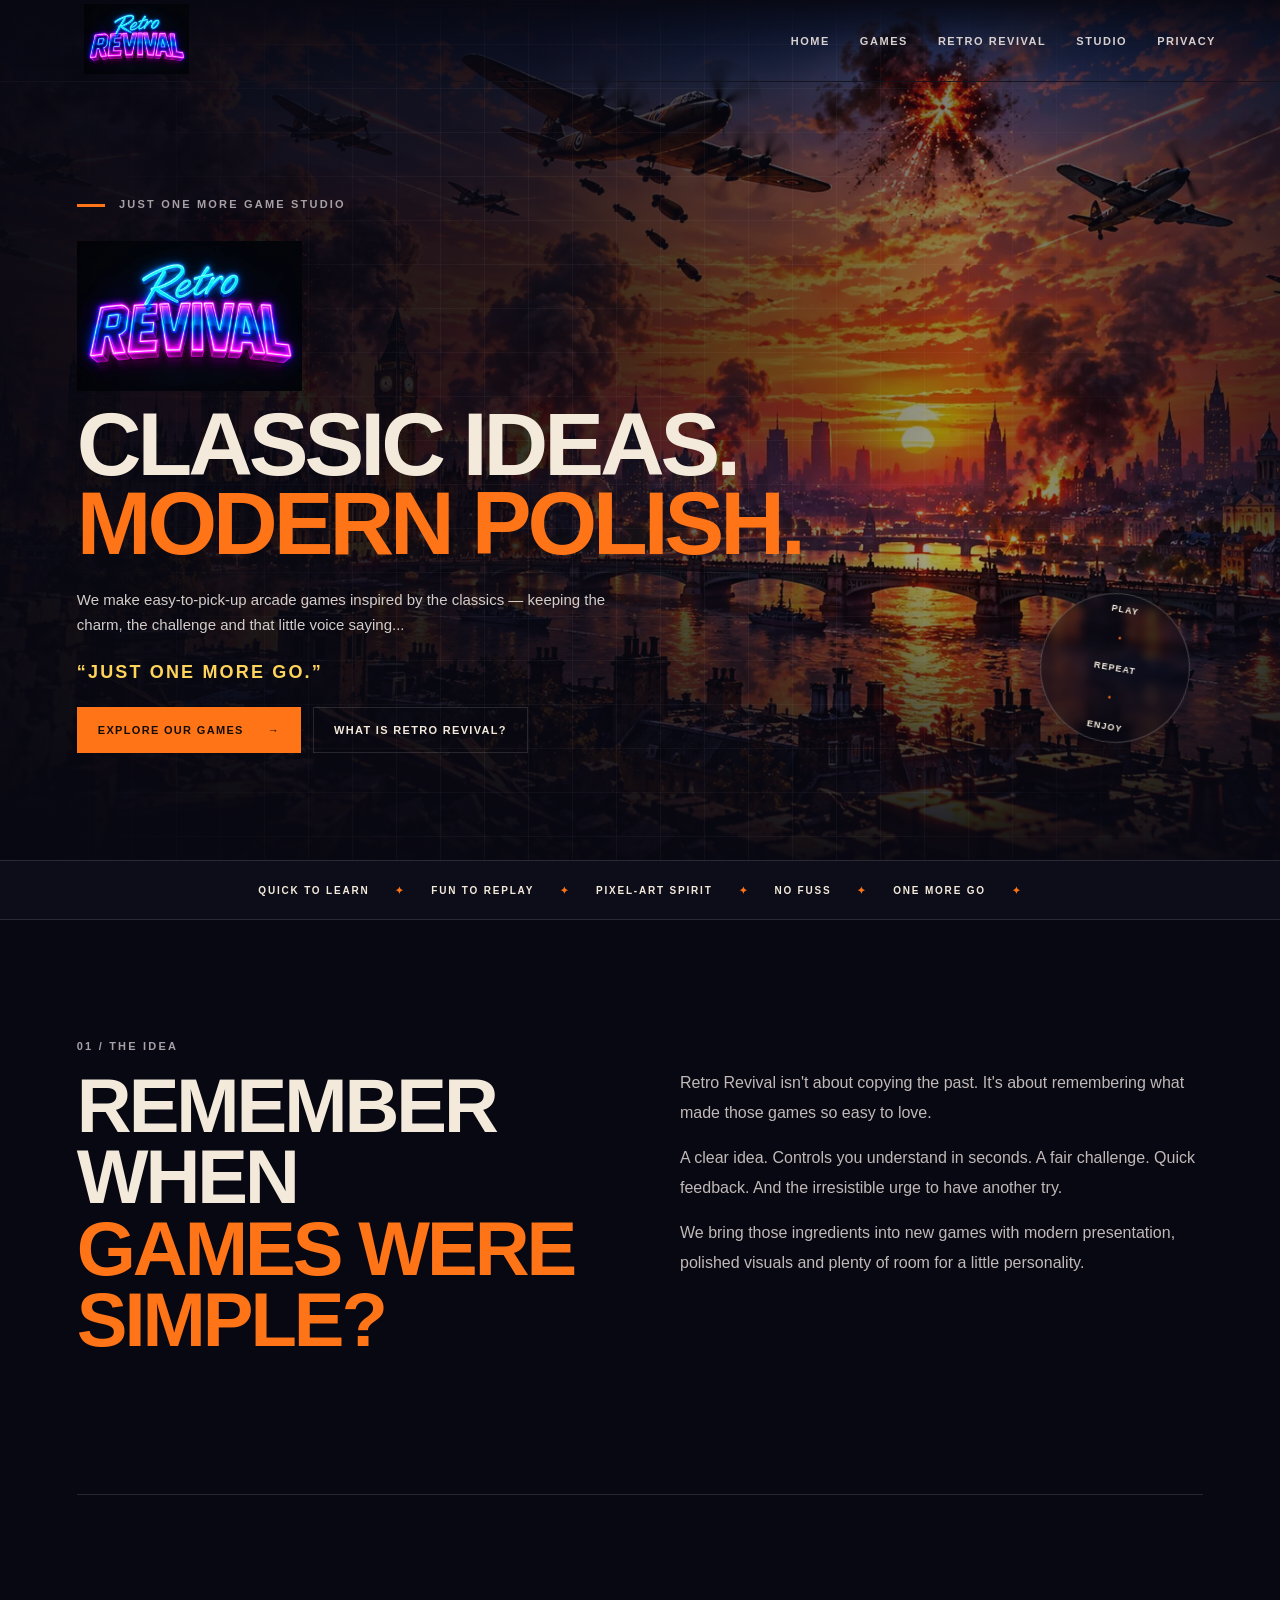
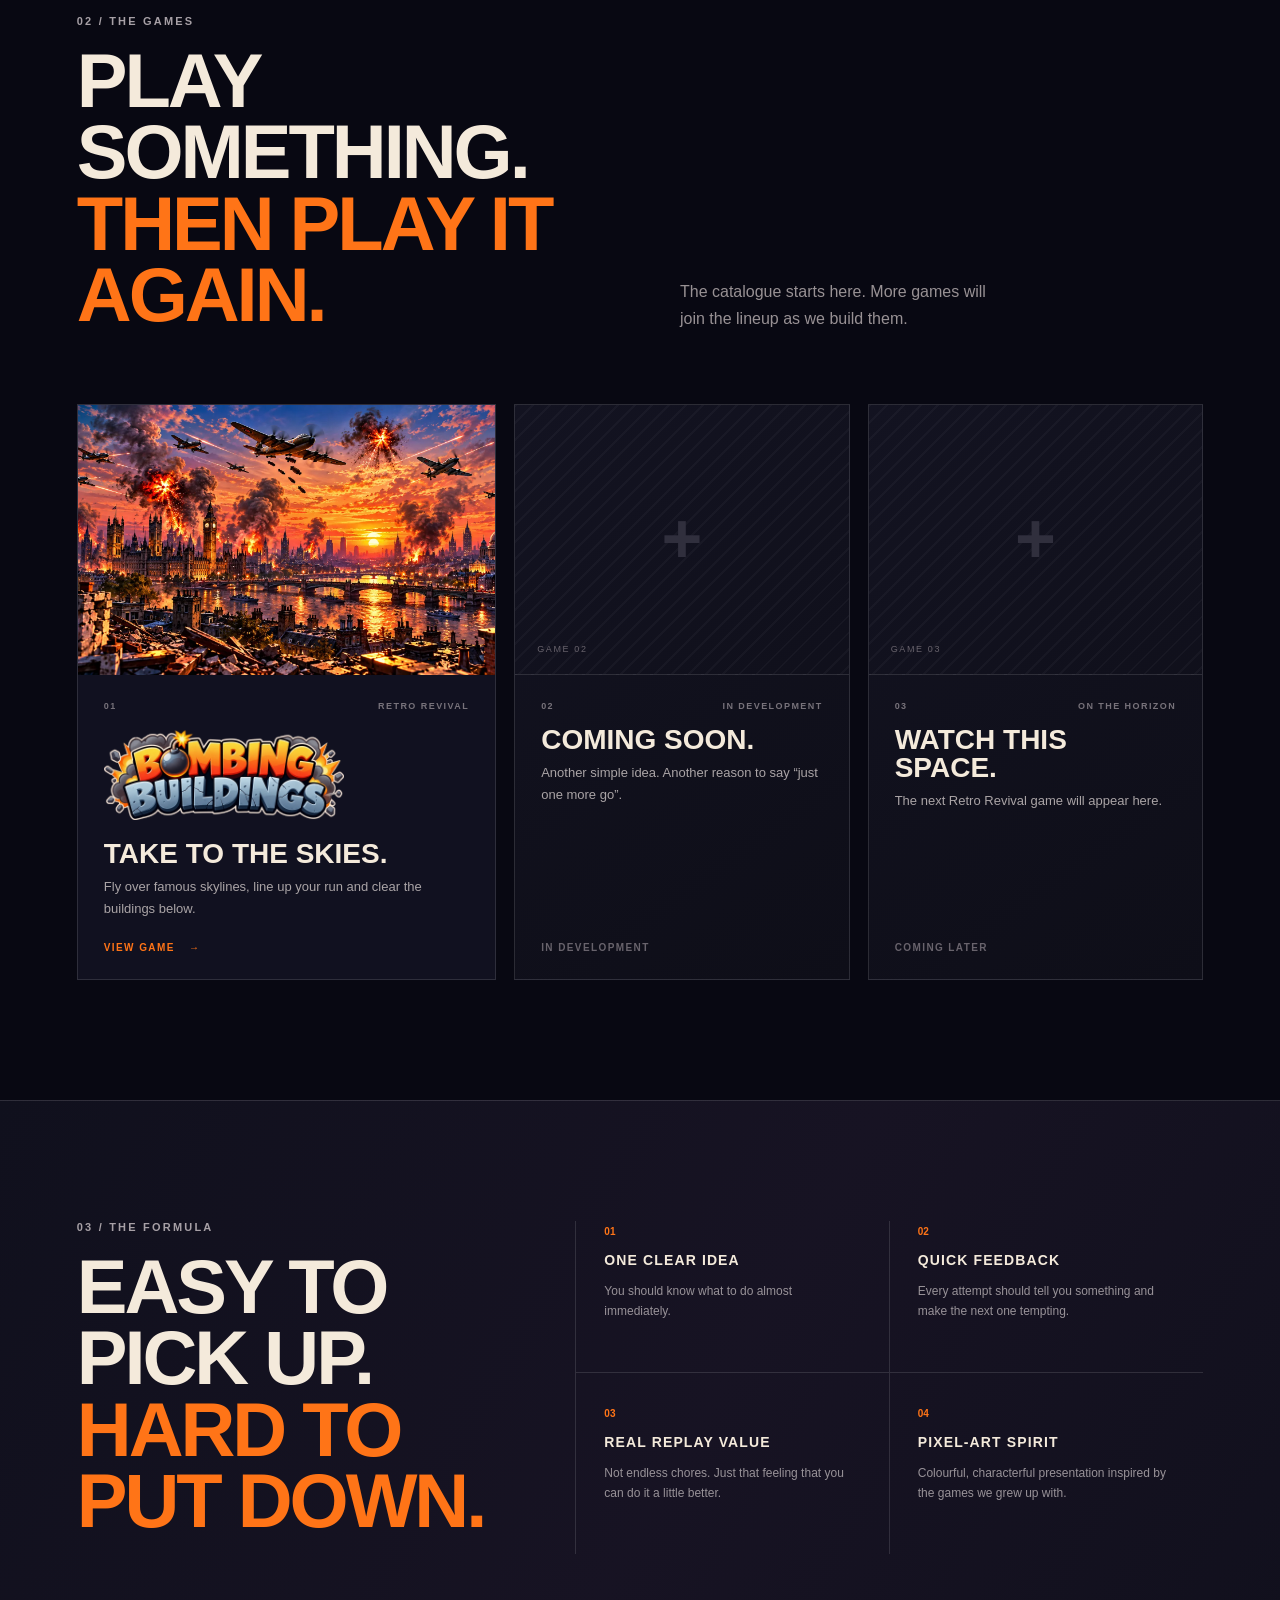
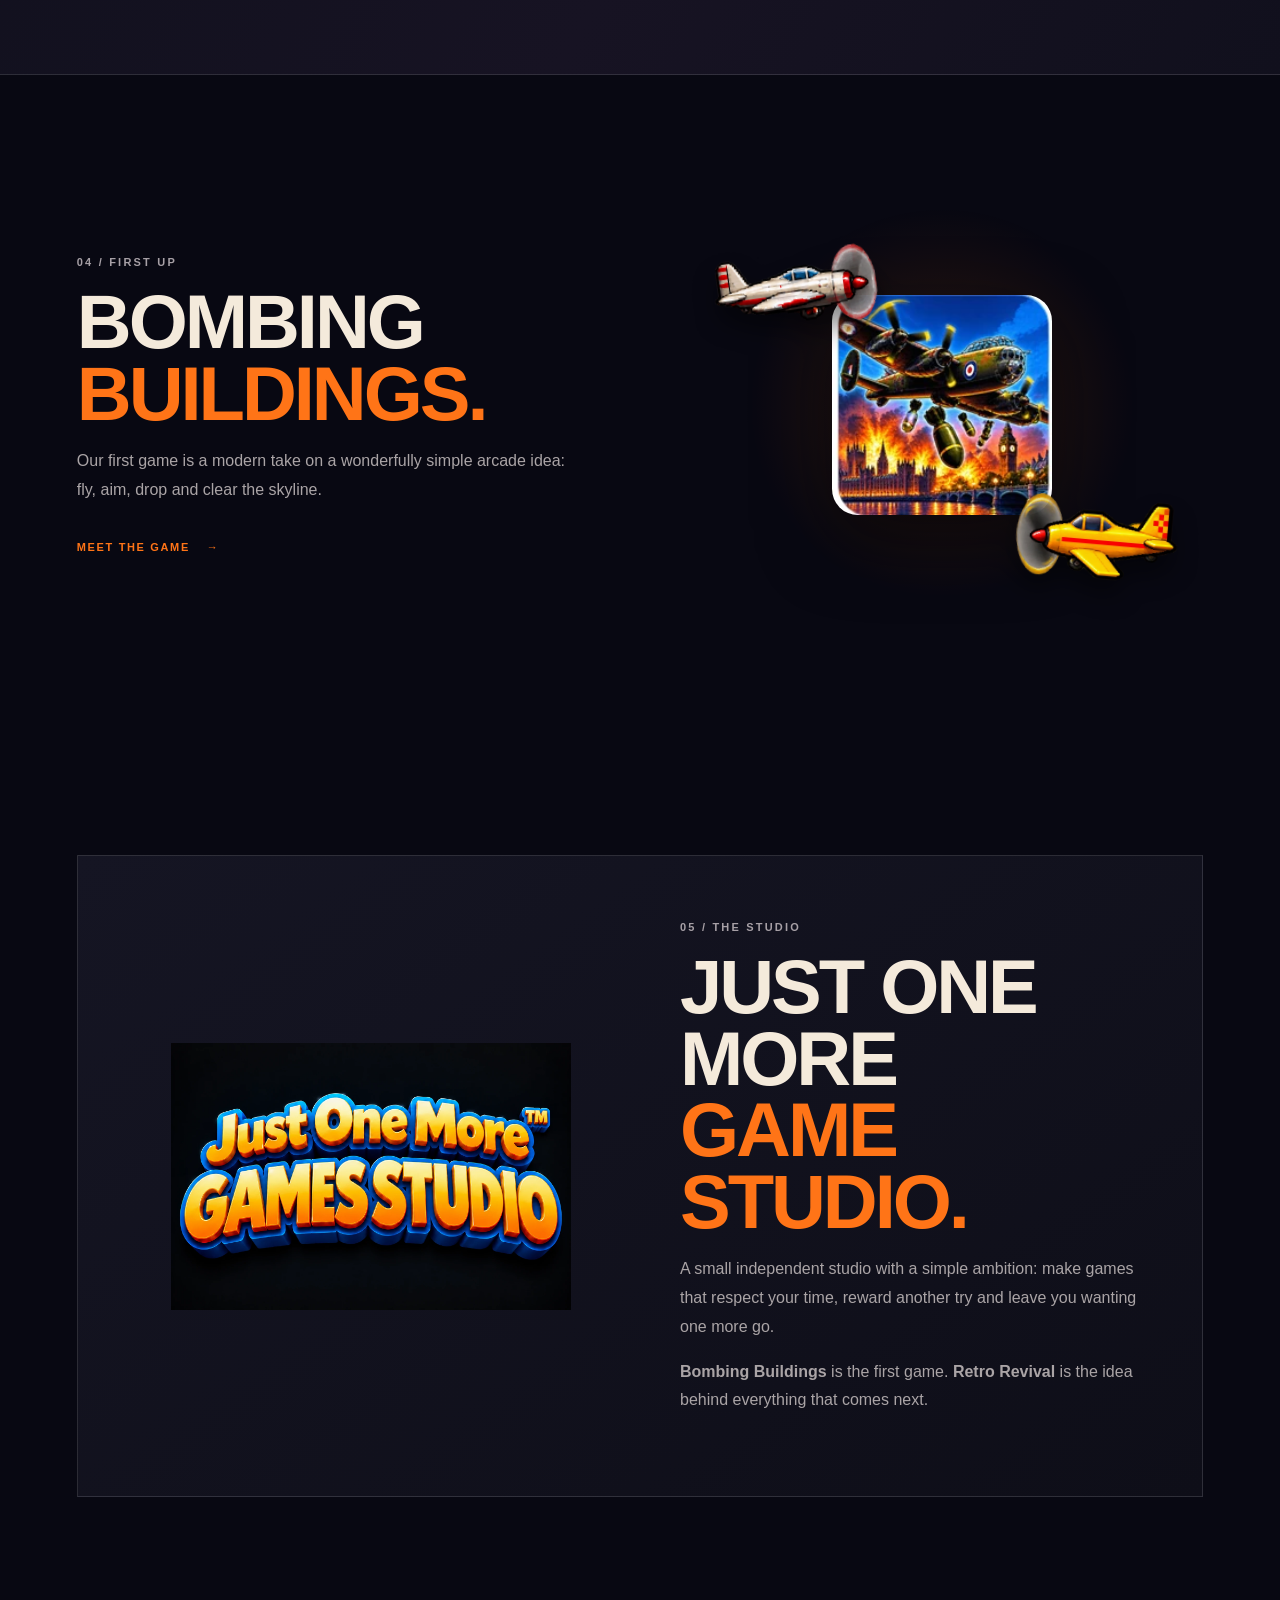
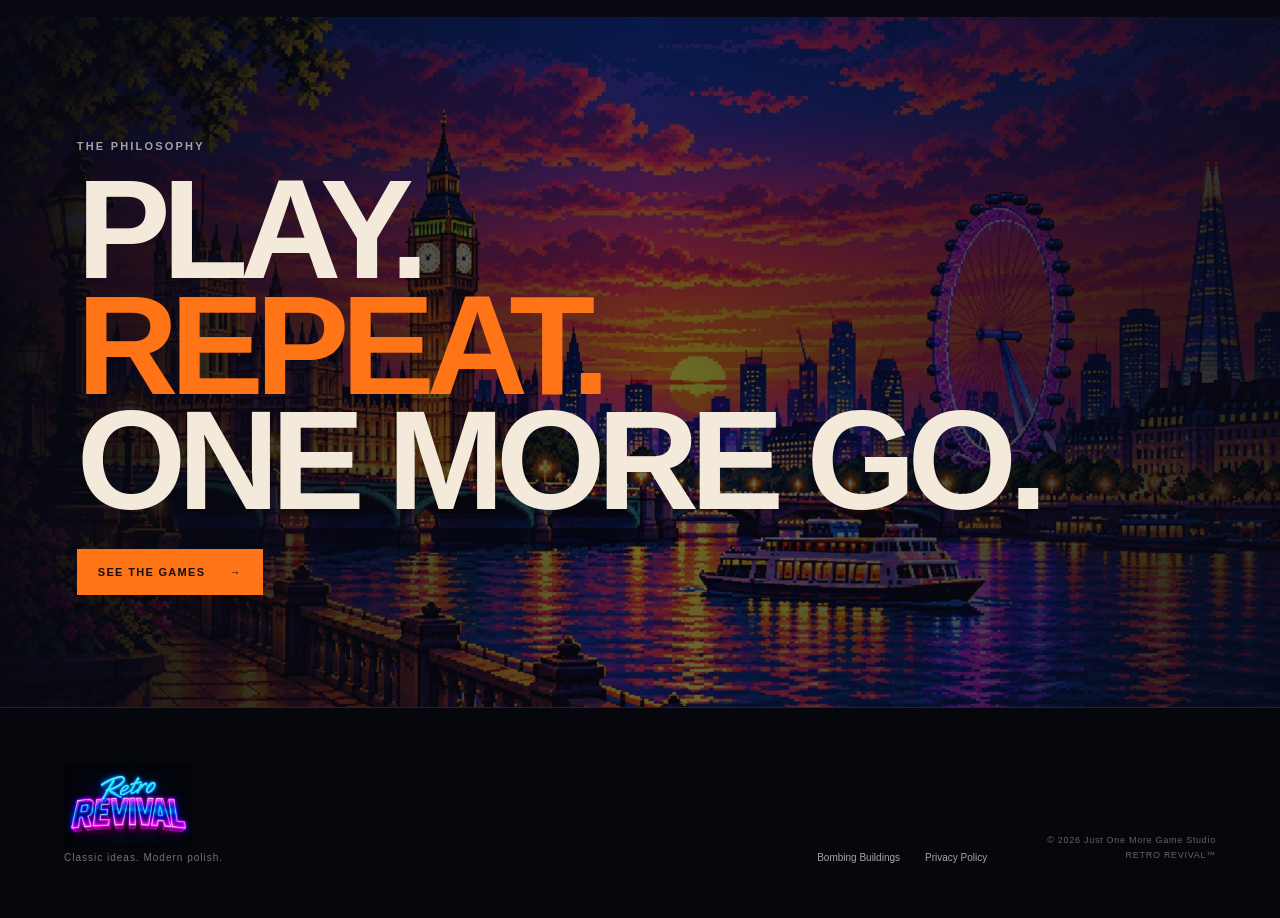
==== index.html @ d25fd03d "Add files via upload" ====
<!doctype html>
<html lang="en-GB">
<head>
  <meta charset="utf-8">
  <meta name="viewport" content="width=device-width, initial-scale=1">
  <meta name="theme-color" content="#090914">
  <meta name="description" content="Just One More Game Studio — Retro Revival. Simple, addictive arcade games with pixel-art spirit and modern polish.">
  <title>Just One More Game Studio | Retro Revival</title>
  <link rel="stylesheet" href="styles.css">
</head>
<body>
  <header class="site-header">
    <a class="brand" href="index.html" aria-label="Just One More Game Studio home">
      <img src="assets/retro_logo.webp" alt="Retro Revival">
    </a>
    <button class="menu-toggle" aria-expanded="false" aria-controls="site-nav">MENU</button>
    <nav id="site-nav" class="site-nav">
      <a href="#top">HOME</a>
      <a href="#games">GAMES</a>
      <a href="#retro-revival">RETRO REVIVAL</a>
      <a href="#studio">STUDIO</a>
      <a href="privacy-policy.html">PRIVACY</a>
    </nav>
  </header>

  <main id="top">
    <section class="hero">
      <div class="hero-image" aria-hidden="true"></div>
      <div class="hero-overlay"></div>
      <div class="hero-grid" aria-hidden="true"></div>
      <div class="hero-content wrap">
        <p class="kicker"><span></span> JUST ONE MORE GAME STUDIO</p>
        <img class="hero-logo" src="assets/retro_logo.webp" alt="Retro Revival">
        <h1>CLASSIC IDEAS.<br><em>MODERN POLISH.</em></h1>
        <p class="hero-lede">We make easy-to-pick-up arcade games inspired by the classics — keeping the charm, the challenge and that little voice saying...</p>
        <div class="hero-quote">“JUST ONE MORE GO.”</div>
        <div class="actions">
          <a class="button primary" href="#games">EXPLORE OUR GAMES <span>→</span></a>
          <a class="button ghost" href="#retro-revival">WHAT IS RETRO REVIVAL?</a>
        </div>
      </div>
      <div class="hero-stamp" aria-hidden="true"><b>PLAY</b><span>•</span><b>REPEAT</b><span>•</span><b>ENJOY</b></div>
    </section>

    <section class="ticker" aria-label="Studio principles">
      <div>QUICK TO LEARN</div><i>✦</i><div>FUN TO REPLAY</div><i>✦</i><div>PIXEL-ART SPIRIT</div><i>✦</i><div>NO FUSS</div><i>✦</i><div>ONE MORE GO</div><i>✦</i>
    </section>

    <section class="intro wrap" id="retro-revival">
      <div class="section-number">01 / THE IDEA</div>
      <div class="intro-grid">
        <div>
          <h2>REMEMBER WHEN<br><em>GAMES WERE SIMPLE?</em></h2>
        </div>
        <div class="intro-copy">
          <p>Retro Revival isn't about copying the past. It's about remembering what made those games so easy to love.</p>
          <p>A clear idea. Controls you understand in seconds. A fair challenge. Quick feedback. And the irresistible urge to have another try.</p>
          <p>We bring those ingredients into new games with modern presentation, polished visuals and plenty of room for a little personality.</p>
        </div>
      </div>
    </section>

    <section class="games wrap" id="games">
      <div class="section-heading">
        <div>
          <div class="section-number">02 / THE GAMES</div>
          <h2>PLAY SOMETHING.<br><em>THEN PLAY IT AGAIN.</em></h2>
        </div>
        <p>The catalogue starts here. More games will join the lineup as we build them.</p>
      </div>

      <div class="game-grid">
        <a class="game-card featured" href="games/bombing-buildings.html">
          <div class="game-card-art"><img src="assets/home_screen.webp" alt="Bombing Buildings skyline with aircraft and explosions"></div>
          <div class="game-card-body">
            <div class="game-meta"><span>01</span><span>RETRO REVIVAL</span></div>
            <img class="bb-logo" src="assets/logo.webp" alt="Bombing Buildings">
            <h3>TAKE TO THE SKIES.</h3>
            <p>Fly over famous skylines, line up your run and clear the buildings below.</p>
            <span class="card-link">VIEW GAME <b>→</b></span>
          </div>
        </a>

        <article class="game-card coming-soon">
          <div class="coming-art"><div class="pixel-cross">+</div><span>GAME 02</span></div>
          <div class="game-card-body">
            <div class="game-meta"><span>02</span><span>IN DEVELOPMENT</span></div>
            <h3>COMING SOON.</h3>
            <p>Another simple idea. Another reason to say “just one more go”.</p>
            <span class="card-link muted">IN DEVELOPMENT</span>
          </div>
        </article>

        <article class="game-card coming-soon small-card">
          <div class="coming-art"><div class="pixel-cross">+</div><span>GAME 03</span></div>
          <div class="game-card-body">
            <div class="game-meta"><span>03</span><span>ON THE HORIZON</span></div>
            <h3>WATCH THIS SPACE.</h3>
            <p>The next Retro Revival game will appear here.</p>
            <span class="card-link muted">COMING LATER</span>
          </div>
        </article>
      </div>
    </section>

    <section class="feature-band">
      <div class="wrap feature-grid">
        <div class="feature-intro">
          <div class="section-number">03 / THE FORMULA</div>
          <h2>EASY TO PICK UP.<br><em>HARD TO PUT DOWN.</em></h2>
        </div>
        <div class="features">
          <article><span>01</span><h3>ONE CLEAR IDEA</h3><p>You should know what to do almost immediately.</p></article>
          <article><span>02</span><h3>QUICK FEEDBACK</h3><p>Every attempt should tell you something and make the next one tempting.</p></article>
          <article><span>03</span><h3>REAL REPLAY VALUE</h3><p>Not endless chores. Just that feeling that you can do it a little better.</p></article>
          <article><span>04</span><h3>PIXEL-ART SPIRIT</h3><p>Colourful, characterful presentation inspired by the games we grew up with.</p></article>
        </div>
      </div>
    </section>

    <section class="showcase wrap">
      <div class="showcase-copy">
        <div class="section-number">04 / FIRST UP</div>
        <h2>BOMBING<br><em>BUILDINGS.</em></h2>
        <p>Our first game is a modern take on a wonderfully simple arcade idea: fly, aim, drop and clear the skyline.</p>
        <a class="text-link" href="games/bombing-buildings.html">MEET THE GAME <span>→</span></a>
      </div>
      <div class="showcase-art">
        <img class="showcase-main" src="assets/app_icon_main_192.webp" alt="Bombing Buildings game icon">
        <img class="showcase-plane plane-one" src="assets/classic_0001.webp" alt="Classic aircraft">
        <img class="showcase-plane plane-two" src="assets/yellow_stunt_0001.webp" alt="Yellow stunt aircraft">
      </div>
    </section>

    <section class="studio wrap" id="studio">
      <div class="studio-card">
        <div class="studio-mark"><img src="assets/company_logo.webp" alt="Just One More Game Studio"></div>
        <div>
          <div class="section-number">05 / THE STUDIO</div>
          <h2>JUST ONE MORE<br><em>GAME STUDIO.</em></h2>
          <p>A small independent studio with a simple ambition: make games that respect your time, reward another try and leave you wanting one more go.</p>
          <p><strong>Bombing Buildings</strong> is the first game. <strong>Retro Revival</strong> is the idea behind everything that comes next.</p>
        </div>
      </div>
    </section>

    <section class="cta">
      <div class="cta-image"></div><div class="cta-overlay"></div>
      <div class="cta-content wrap">
        <p class="kicker">THE PHILOSOPHY</p>
        <h2>PLAY.<br><em>REPEAT.</em><br>ONE MORE GO.</h2>
        <a class="button primary" href="#games">SEE THE GAMES <span>→</span></a>
      </div>
    </section>
  </main>

  <footer class="site-footer">
    <div><img src="assets/retro_logo.webp" alt="Retro Revival" class="footer-logo"><p>Classic ideas. Modern polish.</p></div>
    <nav><a href="games/bombing-buildings.html">Bombing Buildings</a><a href="privacy-policy.html">Privacy Policy</a></nav>
    <div class="footer-right">© 2026 Just One More Game Studio<br>RETRO REVIVAL™</div>
  </footer>
  <script src="script.js"></script>
</body>
</html>
---- styles.css ----
:root{--bg:#080812;--panel:#111120;--panel2:#171727;--paper:#f4eadb;--muted:#aaa4aa;--orange:#ff7417;--pink:#ff2c87;--cyan:#39dfff;--yellow:#ffd45b;--line:rgba(255,255,255,.12);--max:1240px}*{box-sizing:border-box}html{scroll-behavior:smooth}body{margin:0;background:var(--bg);color:var(--paper);font-family:Arial,Helvetica,sans-serif;overflow-x:hidden}body:before{content:"";position:fixed;inset:0;pointer-events:none;z-index:-1;background:radial-gradient(circle at 80% 0%,rgba(255,44,135,.12),transparent 28%),radial-gradient(circle at 5% 45%,rgba(57,223,255,.07),transparent 25%)}a{color:inherit}.wrap{width:min(var(--max),88vw);margin:auto}.site-header{position:fixed;z-index:20;top:0;left:0;right:0;height:82px;padding:0 5vw;display:flex;align-items:center;justify-content:space-between;background:linear-gradient(180deg,rgba(8,8,18,.92),rgba(8,8,18,.35),transparent);border-bottom:1px solid rgba(255,255,255,.04)}.brand{display:block;width:145px}.brand img{width:100%;height:70px;object-fit:contain}.site-nav{display:flex;gap:30px;align-items:center}.site-nav a{font-size:11px;font-weight:800;letter-spacing:.14em;text-decoration:none;color:#d9d1d0}.site-nav a:hover{color:var(--orange)}.menu-toggle{display:none;background:none;border:1px solid var(--line);color:var(--paper);padding:10px 13px;font-weight:800}.hero{position:relative;min-height:860px;display:flex;align-items:center;overflow:hidden}.hero-image,.hero-overlay,.hero-grid{position:absolute;inset:0}.hero-image{background:url("assets/home_screen.webp") center/cover no-repeat;filter:saturate(1.05)}.hero-overlay{background:linear-gradient(90deg,rgba(8,8,18,.97) 0%,rgba(8,8,18,.82) 42%,rgba(8,8,18,.34) 75%,rgba(8,8,18,.72) 100%),linear-gradient(0deg,rgba(8,8,18,.95),transparent 35%,rgba(8,8,18,.3))}.hero-grid{background-image:linear-gradient(rgba(255,255,255,.035) 1px,transparent 1px),linear-gradient(90deg,rgba(255,255,255,.035) 1px,transparent 1px);background-size:44px 44px;mask-image:linear-gradient(to right,transparent,black 35%,black 70%,transparent)}.hero-content{position:relative;padding-top:80px}.kicker,.section-number{font-size:11px;letter-spacing:.2em;font-weight:900;color:#a7a0a6}.kicker span{display:inline-block;width:28px;height:3px;background:var(--orange);vertical-align:middle;margin-right:9px}.hero-logo{width:min(390px,72vw);height:150px;object-fit:contain;object-position:left center;margin:20px 0 5px}.hero h1{font-size:clamp(48px,7vw,92px);line-height:.88;letter-spacing:-.045em;margin:5px 0 24px;max-width:760px}.hero h1 em,.hero-quote em,.intro h2 em,.section-heading h2 em,.feature-intro h2 em,.showcase h2 em,.studio h2 em,.cta h2 em,.game-hero h1 em,.detail-grid h2 em,.coming-cta h2 em{font-style:normal;color:var(--orange)}.hero-lede{max-width:570px;color:#d3cdca;line-height:1.7;font-size:15px}.hero-quote{font-weight:900;font-size:18px;letter-spacing:.12em;color:var(--yellow);margin:24px 0}.actions{display:flex;gap:12px;flex-wrap:wrap}.button{display:inline-flex;align-items:center;gap:24px;text-decoration:none;padding:16px 20px;border:1px solid var(--line);font-size:11px;font-weight:900;letter-spacing:.12em}.button.primary{background:var(--orange);border-color:var(--orange);color:#130d08}.button.primary:hover{filter:brightness(1.08);transform:translateY(-2px)}.button.ghost:hover{border-color:var(--orange);color:var(--orange)}.hero-stamp{position:absolute;right:7vw;bottom:13vh;width:150px;height:150px;border:1px solid rgba(255,255,255,.22);border-radius:50%;display:grid;place-items:center;text-align:center;font-size:9px;letter-spacing:.12em;transform:rotate(10deg);background:rgba(8,8,18,.35);backdrop-filter:blur(4px)}.hero-stamp span{color:var(--orange)}.ticker{height:60px;display:flex;align-items:center;justify-content:center;gap:26px;background:#0d0d19;border-block:1px solid var(--line);font-size:10px;font-weight:900;letter-spacing:.18em;white-space:nowrap;overflow:hidden}.ticker i{color:var(--orange);font-style:normal}.intro,.games,.showcase,.studio,.gallery-wrap,.aircraft,.game-detail{padding-block:120px}.intro-grid,.section-heading,.showcase,.studio-card,.detail-grid{display:grid;grid-template-columns:1fr 1fr;gap:80px}.intro h2,.section-heading h2,.feature-intro h2,.showcase h2,.studio h2{font-size:clamp(46px,6vw,76px);line-height:.94;letter-spacing:-.04em;margin:18px 0}.intro-copy{max-width:600px;color:#c1b9b7;font-size:16px;line-height:1.85}.games{border-top:1px solid var(--line)}.section-heading{align-items:end;margin-bottom:55px}.section-heading>p{max-width:330px;color:#989194;line-height:1.7}.game-grid{display:grid;grid-template-columns:1.25fr 1fr 1fr;gap:18px}.game-card{background:var(--panel);border:1px solid var(--line);text-decoration:none;display:flex;flex-direction:column;min-height:510px;overflow:hidden}.game-card:hover{border-color:rgba(255,116,23,.55);transform:translateY(-4px);transition:.25s}.game-card-art{height:270px;overflow:hidden}.game-card-art img{width:100%;height:100%;object-fit:cover;display:block}.game-card-body{padding:26px;display:flex;flex-direction:column;flex:1}.game-meta{display:flex;justify-content:space-between;color:#77727a;font-size:9px;font-weight:900;letter-spacing:.16em}.bb-logo{width:240px;max-width:85%;height:100px;object-fit:contain;object-position:left center;margin:14px 0 0}.game-card h3{font-size:28px;line-height:1;margin:15px 0 8px}.game-card p{color:#aaa4a6;font-size:13px;line-height:1.7;margin:0}.card-link{margin-top:auto;padding-top:22px;color:var(--orange);font-size:10px;font-weight:900;letter-spacing:.14em}.card-link b{margin-left:10px}.coming-soon{background:linear-gradient(145deg,#131321,#0e0e18)}.coming-art{height:270px;display:grid;place-items:center;background:repeating-linear-gradient(135deg,rgba(255,255,255,.03) 0 2px,transparent 2px 12px);border-bottom:1px solid var(--line);position:relative}.coming-art .pixel-cross{font-size:70px;color:#302f3d;font-weight:900}.coming-art span{position:absolute;bottom:20px;left:22px;font-size:9px;letter-spacing:.18em;color:#68636c}.muted{color:#68636c}.small-card{min-height:430px}.feature-band{padding:120px 0;background:linear-gradient(120deg,#10101d,#171323 55%,#11101d);border-block:1px solid var(--line)}.feature-grid{display:grid;grid-template-columns:.8fr 1.2fr;gap:80px}.features{display:grid;grid-template-columns:1fr 1fr;border-left:1px solid var(--line)}.features article{padding:0 28px 30px;border-bottom:1px solid var(--line)}.features article:nth-child(odd){border-right:1px solid var(--line)}.features article:nth-child(3),.features article:nth-child(4){padding-top:30px;border-bottom:0}.features span{font-size:10px;color:var(--orange);font-weight:900}.features h3{font-size:14px;letter-spacing:.08em;margin:13px 0}.features p{color:#989298;font-size:12px;line-height:1.7}.showcase{align-items:center}.showcase-copy p{max-width:500px;color:#aaa4a6;line-height:1.8}.text-link{display:inline-block;margin-top:20px;color:var(--orange);font-size:11px;font-weight:900;letter-spacing:.15em;text-decoration:none}.text-link span{margin-left:12px}.showcase-art{min-height:420px;position:relative;display:grid;place-items:center}.showcase-art:before{content:"";position:absolute;width:430px;height:430px;border-radius:50%;background:radial-gradient(circle,rgba(255,116,23,.16),transparent 65%)}.showcase-main{width:220px;position:relative;z-index:2;box-shadow:0 25px 70px rgba(0,0,0,.5);border-radius:26px}.showcase-plane{position:absolute;width:170px;object-fit:contain;z-index:3;filter:drop-shadow(0 15px 12px rgba(0,0,0,.45))}.plane-one{left:6%;top:12%;transform:rotate(-8deg)}.plane-two{right:4%;bottom:8%;transform:scaleX(-1) rotate(-5deg)}.studio-card{align-items:center;padding:65px;background:linear-gradient(145deg,#151523,#0e0e18);border:1px solid var(--line)}.studio-mark{display:grid;place-items:center}.studio-mark img{width:100%;max-width:400px}.studio-card p{color:#aaa4a6;line-height:1.8;max-width:650px}.cta{min-height:690px;position:relative;display:grid;align-items:center;overflow:hidden}.cta-image,.cta-overlay{position:absolute;inset:0}.cta-image{background:url("assets/london_gameplay.webp") center/cover}.cta-overlay{background:linear-gradient(90deg,rgba(8,8,18,.97),rgba(8,8,18,.58),rgba(8,8,18,.86))}.cta-content{position:relative}.cta h2{font-size:clamp(72px,11vw,145px);line-height:.82;letter-spacing:-.06em;margin:20px 0 30px}.site-footer{display:grid;grid-template-columns:1fr auto auto;gap:60px;align-items:end;padding:55px 5vw;background:#06060d;border-top:1px solid var(--line)}.footer-logo{width:160px;height:85px;object-fit:contain;object-position:left center}.site-footer p{margin:0;color:#77727a;font-size:10px;letter-spacing:.1em}.site-footer nav{display:flex;gap:25px}.site-footer nav a{font-size:10px;text-decoration:none;color:#aaa4a6}.site-footer nav a:hover{color:var(--orange)}.footer-right{text-align:right;color:#66616a;font-size:9px;line-height:1.7;letter-spacing:.08em}.game-hero{min-height:760px;position:relative;display:flex;align-items:end;overflow:hidden}.game-hero-image,.game-hero-overlay{position:absolute;inset:0}.game-hero-image{background:url("assets/home_screen.webp") center/cover}.game-hero-overlay{background:linear-gradient(90deg,rgba(8,8,18,.95),rgba(8,8,18,.45),rgba(8,8,18,.72)),linear-gradient(0deg,rgba(8,8,18,.98),transparent 55%)}.game-hero-content{position:relative;padding-bottom:90px}.game-title-logo{width:min(520px,80vw);height:170px;object-fit:contain;object-position:left center;margin:10px 0}.game-hero h1{font-size:clamp(48px,7vw,86px);line-height:.9;margin:5px 0 20px}.game-hero p:not(.kicker){max-width:590px;color:#d0c9c7;line-height:1.7}.game-status{display:inline-block;margin-top:22px;padding:12px 16px;border:1px solid var(--orange);color:var(--orange);font-size:10px;font-weight:900;letter-spacing:.14em}.detail-grid{align-items:start}.detail-grid h2{font-size:clamp(55px,7vw,90px);line-height:.84;margin:15px 0}.detail-grid p{color:#aaa4a6;line-height:1.85;font-size:15px}.gallery{display:grid;grid-template-columns:repeat(6,1fr);gap:12px;margin-top:40px}.gallery img{width:100%;height:220px;object-fit:cover;display:block;border:1px solid var(--line)}.gallery img:first-child{grid-column:span 3}.gallery img:nth-child(2){grid-column:span 3}.gallery img:nth-child(n+3){grid-column:span 2;height:180px}.aircraft-grid{display:grid;grid-template-columns:repeat(4,1fr);gap:15px;margin-top:40px}.aircraft-grid div{height:190px;background:#111120;border:1px solid var(--line);display:grid;place-items:center;position:relative;overflow:hidden}.aircraft-grid img{max-width:80%;max-height:120px;object-fit:contain;filter:drop-shadow(0 15px 12px rgba(0,0,0,.5))}.aircraft-grid span{position:absolute;left:12px;bottom:10px;font-size:9px;letter-spacing:.16em;color:#8e8890;font-weight:900}.coming-cta{padding:120px 0;text-align:center;background:linear-gradient(135deg,#11101e,#20121a)}.coming-cta h2{font-size:clamp(70px,11vw,140px);line-height:.8;margin:20px 0}.coming-cta p:not(.kicker){max-width:550px;margin:0 auto 30px;color:#aaa4a6;line-height:1.8}.legal-page{padding-top:150px;padding-bottom:120px;max-width:900px}.legal-page h1{font-size:clamp(54px,7vw,84px);margin:15px 0 8px;line-height:.9}.legal-updated{color:#77727a;font-size:11px;letter-spacing:.08em}.legal-page h2{font-size:24px;margin:48px 0 14px}.legal-page p,.legal-page li{color:#b9b2b3;line-height:1.8;font-size:14px}.legal-page a:not(.button){color:#ff9a55}.legal-callout{margin:35px 0;padding:24px;border-left:3px solid var(--orange);background:#111120;color:#c8c1c1;line-height:1.8;font-size:14px}.legal-back{margin-top:55px}.simple{position:relative;background:#080812}.site-nav.static{display:flex}@media(max-width:900px){.site-header{height:72px}.menu-toggle{display:block}.site-nav{display:none;position:absolute;top:72px;left:0;right:0;padding:20px 6vw;background:#0b0b15;border-bottom:1px solid var(--line);flex-direction:column;align-items:flex-start}.site-nav.open{display:flex}.hero{min-height:790px}.hero-stamp{display:none}.intro-grid,.section-heading,.showcase,.studio-card,.detail-grid,.feature-grid{grid-template-columns:1fr;gap:40px}.game-grid{grid-template-columns:1fr}.features{border-left:0}.gallery{grid-template-columns:1fr 1fr}.gallery img,.gallery img:first-child,.gallery img:nth-child(2),.gallery img:nth-child(n+3){grid-column:auto;height:180px}.aircraft-grid{grid-template-columns:1fr 1fr}.site-footer{grid-template-columns:1fr}.footer-right{text-align:left}.site-footer nav{flex-wrap:wrap}.showcase-art{min-height:350px}}@media(max-width:600px){.wrap{width:min(90vw,1240px)}.hero{min-height:760px}.hero-content{padding-top:100px}.hero-logo{height:115px}.hero h1{font-size:50px}.hero-lede{font-size:14px}.ticker{justify-content:flex-start;overflow:auto;padding:0 20px}.intro,.games,.showcase,.studio,.gallery-wrap,.aircraft,.game-detail{padding-block:85px}.intro h2,.section-heading h2,.feature-intro h2,.showcase h2,.studio h2{font-size:48px}.feature-band{padding:85px 0}.features{grid-template-columns:1fr}.features article,.features article:nth-child(odd),.features article:nth-child(3),.features article:nth-child(4){border-right:0;border-bottom:1px solid var(--line);padding:22px 0}.features article:last-child{border-bottom:0}.studio-card{padding:30px}.showcase-plane{width:110px}.showcase-main{width:170px}.gallery{grid-template-columns:1fr}.gallery img,.gallery img:first-child,.gallery img:nth-child(2),.gallery img:nth-child(n+3){height:auto;aspect-ratio:16/9}.aircraft-grid{grid-template-columns:1fr}.game-hero{min-height:720px}.game-title-logo{height:120px}.legal-page{padding-top:115px}.legal-page p,.legal-page li{font-size:13px}}
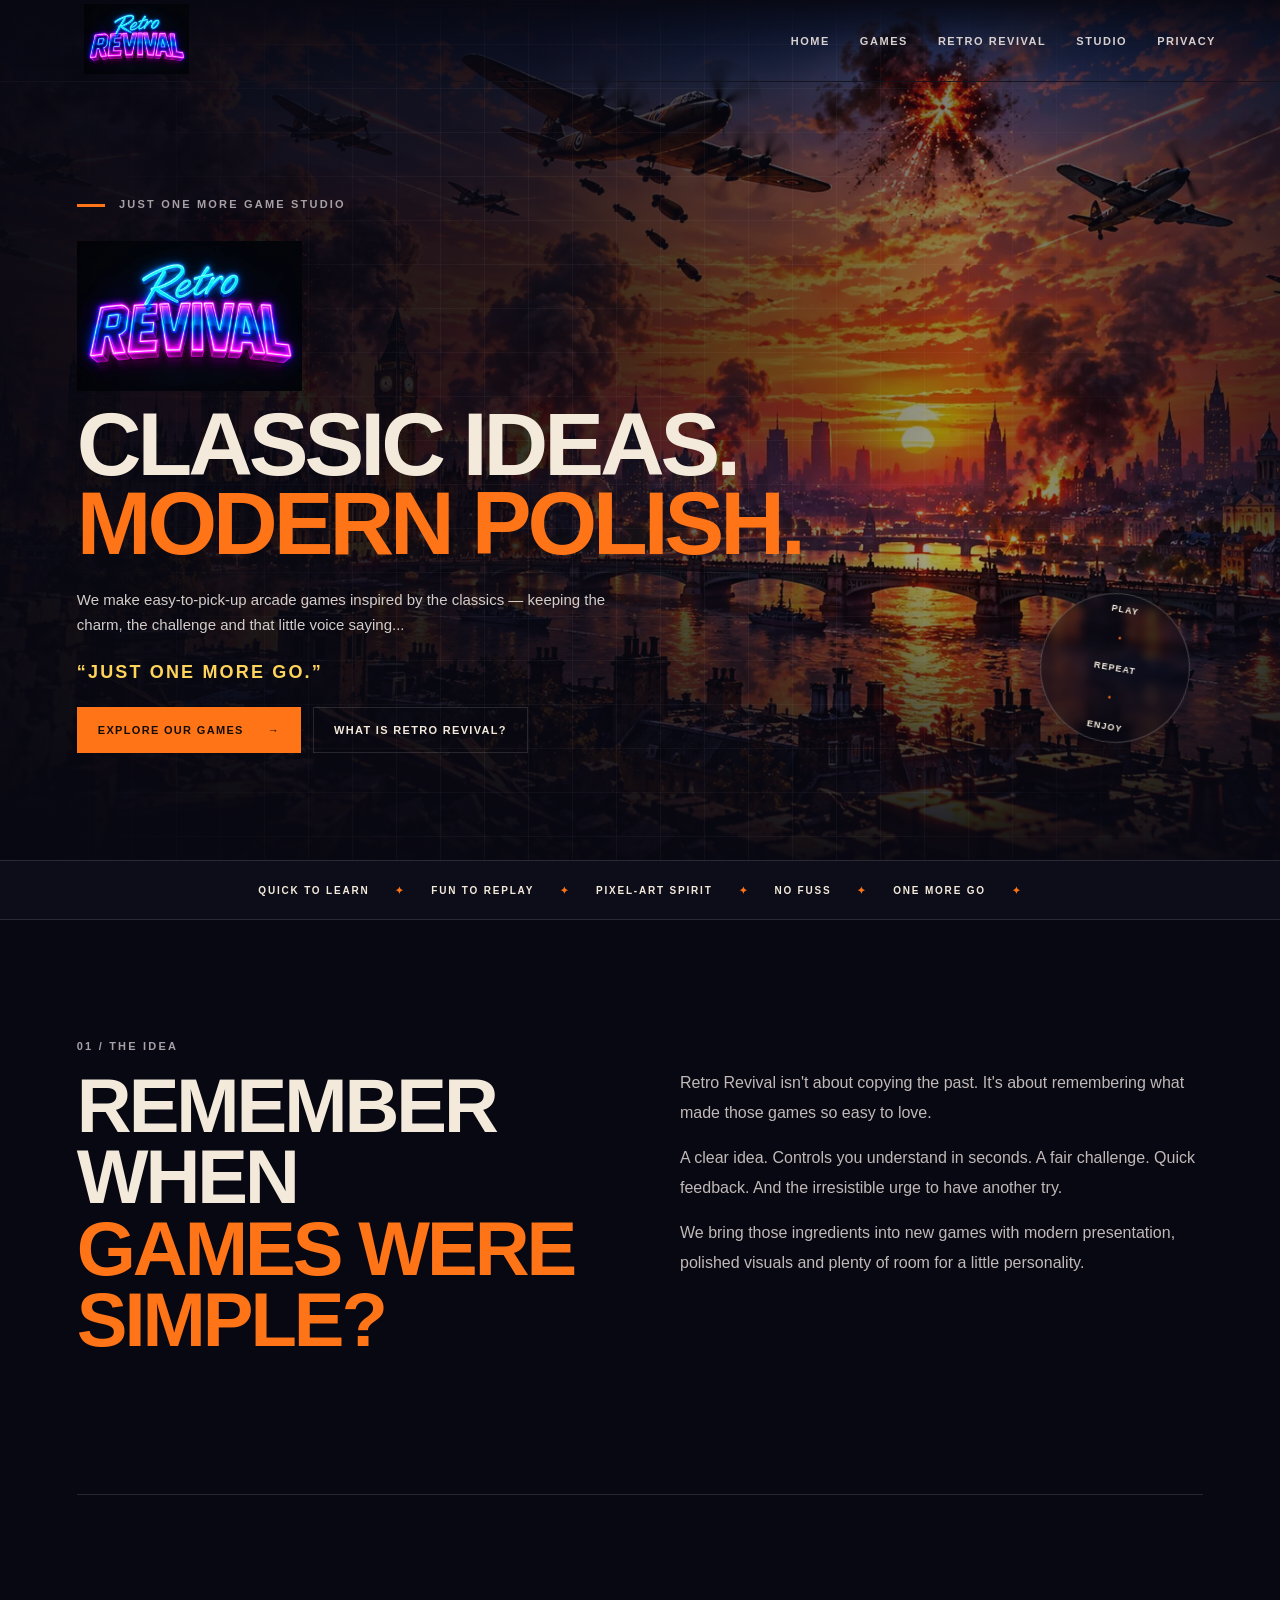
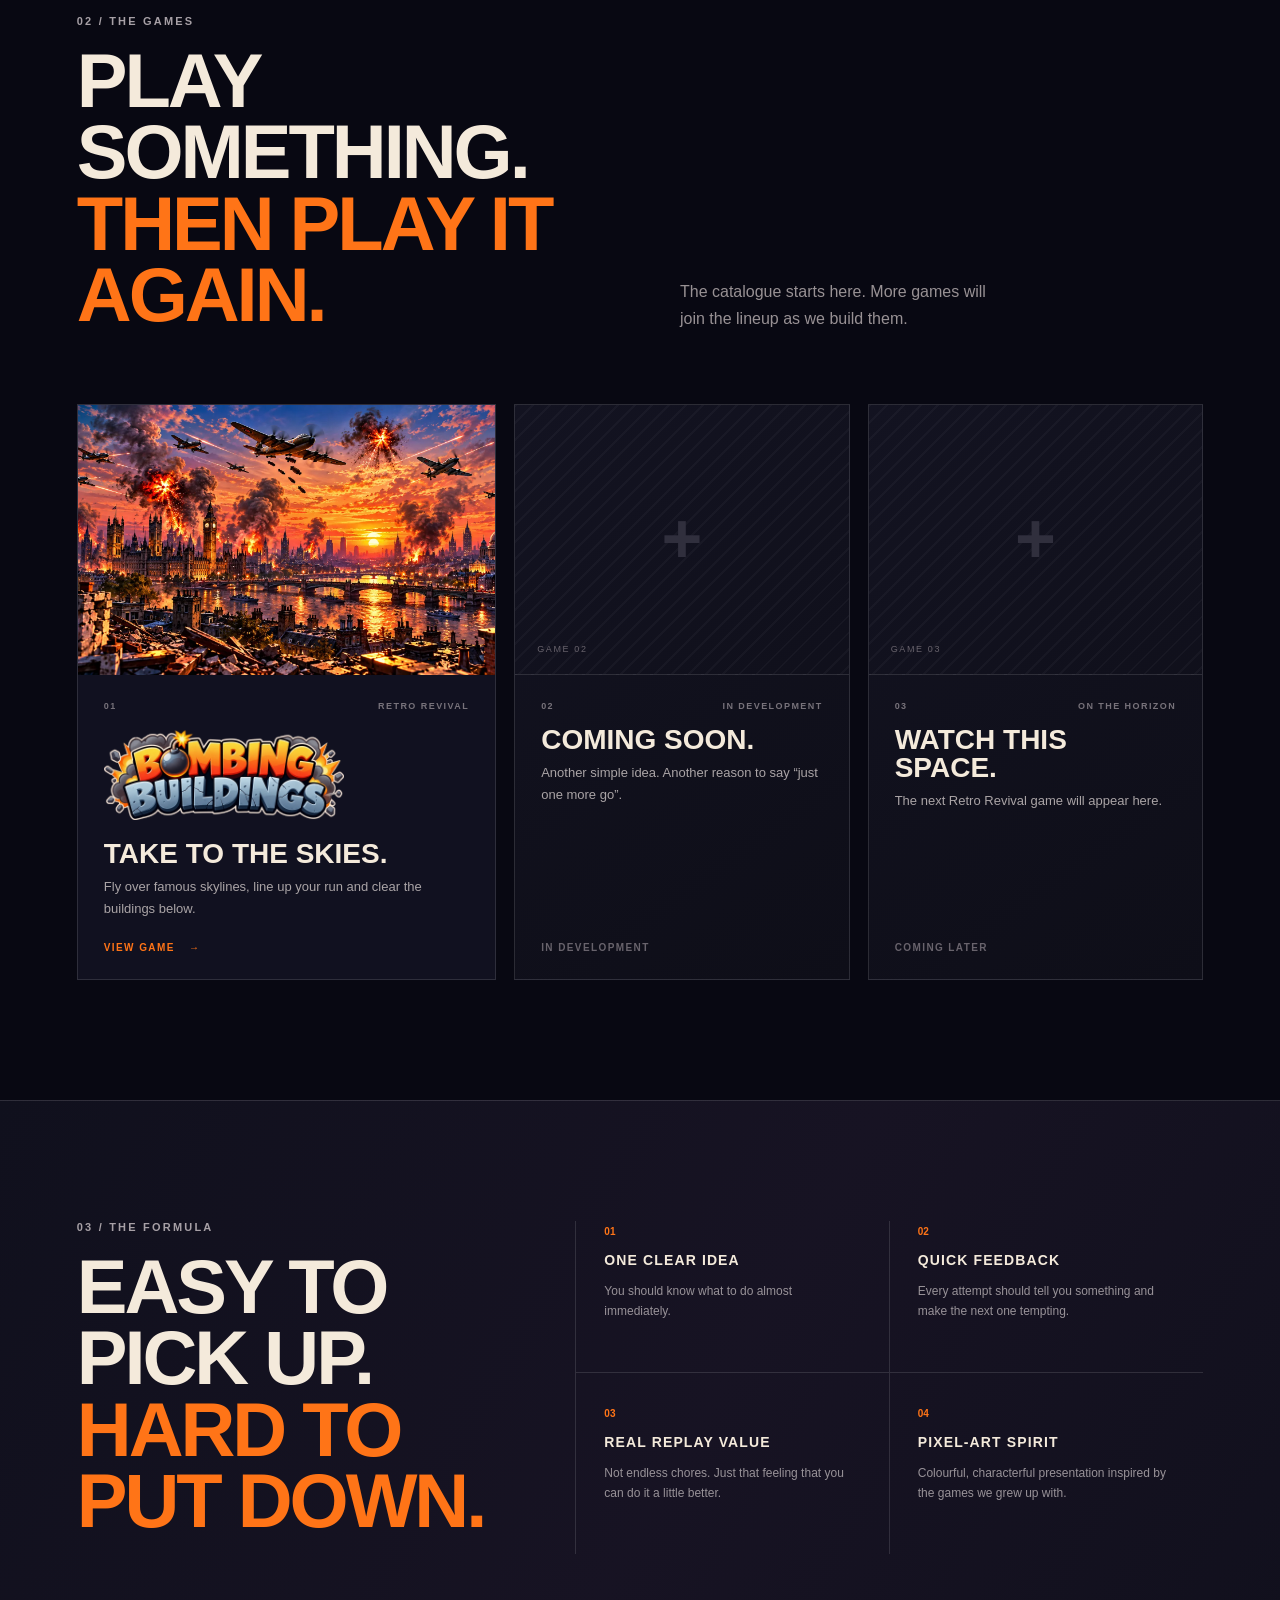
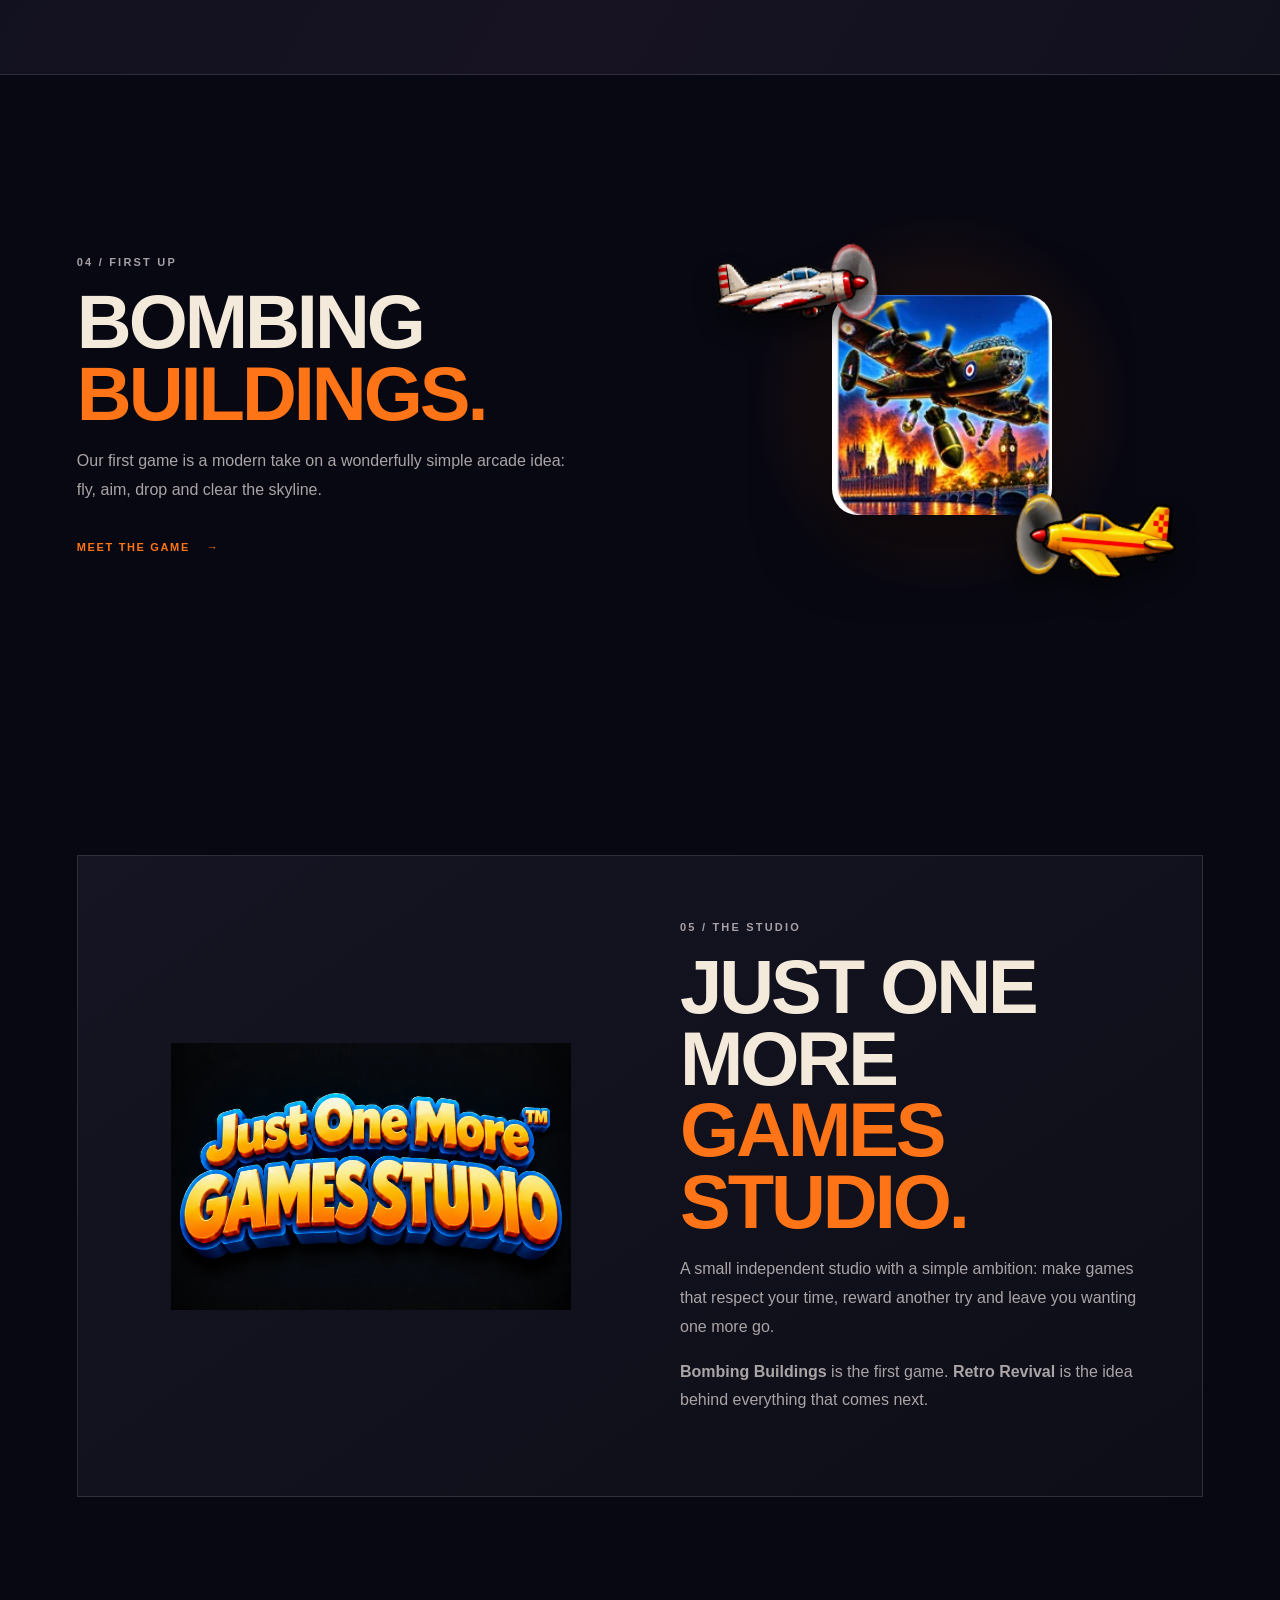
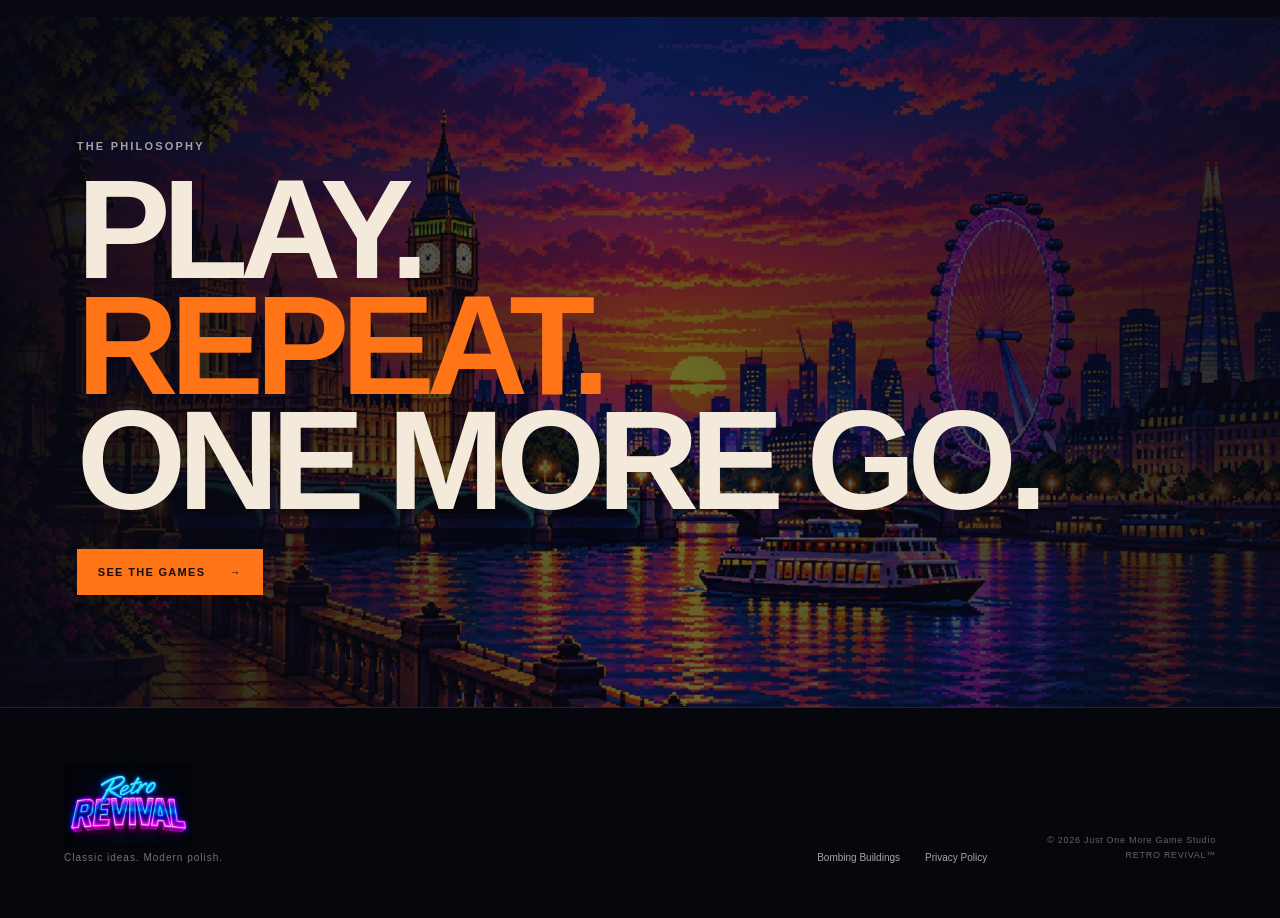
==== commit 6d8ce88b: "Update index.html" ====
--- a/index.html
+++ b/index.html
@@ -4,8 +4,8 @@
   <meta charset="utf-8">
   <meta name="viewport" content="width=device-width, initial-scale=1">
   <meta name="theme-color" content="#090914">
-  <meta name="description" content="Just One More Game Studio — Retro Revival. Simple, addictive arcade games with pixel-art spirit and modern polish.">
-  <title>Just One More Game Studio | Retro Revival</title>
+  <meta name="description" content="Just One More Games Studio — Retro Revival. Simple, addictive arcade games with pixel-art spirit and modern polish.">
+  <title>Just One More Games Studio | Retro Revival</title>
   <link rel="stylesheet" href="styles.css">
 </head>
 <body>
@@ -137,7 +137,7 @@
         <div class="studio-mark"><img src="assets/company_logo.webp" alt="Just One More Game Studio"></div>
         <div>
           <div class="section-number">05 / THE STUDIO</div>
-          <h2>JUST ONE MORE<br><em>GAME STUDIO.</em></h2>
+          <h2>JUST ONE MORE<br><em>GAMES STUDIO.</em></h2>
           <p>A small independent studio with a simple ambition: make games that respect your time, reward another try and leave you wanting one more go.</p>
           <p><strong>Bombing Buildings</strong> is the first game. <strong>Retro Revival</strong> is the idea behind everything that comes next.</p>
         </div>
--- a/styles.css
+++ b/styles.css
@@ -1 +1,21 @@
-:root{--bg:#080812;--panel:#111120;--panel2:#171727;--paper:#f4eadb;--muted:#aaa4aa;--orange:#ff7417;--pink:#ff2c87;--cyan:#39dfff;--yellow:#ffd45b;--line:rgba(255,255,255,.12);--max:1240px}*{box-sizing:border-box}html{scroll-behavior:smooth}body{margin:0;background:var(--bg);color:var(--paper);font-family:Arial,Helvetica,sans-serif;overflow-x:hidden}body:before{content:"";position:fixed;inset:0;pointer-events:none;z-index:-1;background:radial-gradient(circle at 80% 0%,rgba(255,44,135,.12),transparent 28%),radial-gradient(circle at 5% 45%,rgba(57,223,255,.07),transparent 25%)}a{color:inherit}.wrap{width:min(var(--max),88vw);margin:auto}.site-header{position:fixed;z-index:20;top:0;left:0;right:0;height:82px;padding:0 5vw;display:flex;align-items:center;justify-content:space-between;background:linear-gradient(180deg,rgba(8,8,18,.92),rgba(8,8,18,.35),transparent);border-bottom:1px solid rgba(255,255,255,.04)}.brand{display:block;width:145px}.brand img{width:100%;height:70px;object-fit:contain}.site-nav{display:flex;gap:30px;align-items:center}.site-nav a{font-size:11px;font-weight:800;letter-spacing:.14em;text-decoration:none;color:#d9d1d0}.site-nav a:hover{color:var(--orange)}.menu-toggle{display:none;background:none;border:1px solid var(--line);color:var(--paper);padding:10px 13px;font-weight:800}.hero{position:relative;min-height:860px;display:flex;align-items:center;overflow:hidden}.hero-image,.hero-overlay,.hero-grid{position:absolute;inset:0}.hero-image{background:url("assets/home_screen.webp") center/cover no-repeat;filter:saturate(1.05)}.hero-overlay{background:linear-gradient(90deg,rgba(8,8,18,.97) 0%,rgba(8,8,18,.82) 42%,rgba(8,8,18,.34) 75%,rgba(8,8,18,.72) 100%),linear-gradient(0deg,rgba(8,8,18,.95),transparent 35%,rgba(8,8,18,.3))}.hero-grid{background-image:linear-gradient(rgba(255,255,255,.035) 1px,transparent 1px),linear-gradient(90deg,rgba(255,255,255,.035) 1px,transparent 1px);background-size:44px 44px;mask-image:linear-gradient(to right,transparent,black 35%,black 70%,transparent)}.hero-content{position:relative;padding-top:80px}.kicker,.section-number{font-size:11px;letter-spacing:.2em;font-weight:900;color:#a7a0a6}.kicker span{display:inline-block;width:28px;height:3px;background:var(--orange);vertical-align:middle;margin-right:9px}.hero-logo{width:min(390px,72vw);height:150px;object-fit:contain;object-position:left center;margin:20px 0 5px}.hero h1{font-size:clamp(48px,7vw,92px);line-height:.88;letter-spacing:-.045em;margin:5px 0 24px;max-width:760px}.hero h1 em,.hero-quote em,.intro h2 em,.section-heading h2 em,.feature-intro h2 em,.showcase h2 em,.studio h2 em,.cta h2 em,.game-hero h1 em,.detail-grid h2 em,.coming-cta h2 em{font-style:normal;color:var(--orange)}.hero-lede{max-width:570px;color:#d3cdca;line-height:1.7;font-size:15px}.hero-quote{font-weight:900;font-size:18px;letter-spacing:.12em;color:var(--yellow);margin:24px 0}.actions{display:flex;gap:12px;flex-wrap:wrap}.button{display:inline-flex;align-items:center;gap:24px;text-decoration:none;padding:16px 20px;border:1px solid var(--line);font-size:11px;font-weight:900;letter-spacing:.12em}.button.primary{background:var(--orange);border-color:var(--orange);color:#130d08}.button.primary:hover{filter:brightness(1.08);transform:translateY(-2px)}.button.ghost:hover{border-color:var(--orange);color:var(--orange)}.hero-stamp{position:absolute;right:7vw;bottom:13vh;width:150px;height:150px;border:1px solid rgba(255,255,255,.22);border-radius:50%;display:grid;place-items:center;text-align:center;font-size:9px;letter-spacing:.12em;transform:rotate(10deg);background:rgba(8,8,18,.35);backdrop-filter:blur(4px)}.hero-stamp span{color:var(--orange)}.ticker{height:60px;display:flex;align-items:center;justify-content:center;gap:26px;background:#0d0d19;border-block:1px solid var(--line);font-size:10px;font-weight:900;letter-spacing:.18em;white-space:nowrap;overflow:hidden}.ticker i{color:var(--orange);font-style:normal}.intro,.games,.showcase,.studio,.gallery-wrap,.aircraft,.game-detail{padding-block:120px}.intro-grid,.section-heading,.showcase,.studio-card,.detail-grid{display:grid;grid-template-columns:1fr 1fr;gap:80px}.intro h2,.section-heading h2,.feature-intro h2,.showcase h2,.studio h2{font-size:clamp(46px,6vw,76px);line-height:.94;letter-spacing:-.04em;margin:18px 0}.intro-copy{max-width:600px;color:#c1b9b7;font-size:16px;line-height:1.85}.games{border-top:1px solid var(--line)}.section-heading{align-items:end;margin-bottom:55px}.section-heading>p{max-width:330px;color:#989194;line-height:1.7}.game-grid{display:grid;grid-template-columns:1.25fr 1fr 1fr;gap:18px}.game-card{background:var(--panel);border:1px solid var(--line);text-decoration:none;display:flex;flex-direction:column;min-height:510px;overflow:hidden}.game-card:hover{border-color:rgba(255,116,23,.55);transform:translateY(-4px);transition:.25s}.game-card-art{height:270px;overflow:hidden}.game-card-art img{width:100%;height:100%;object-fit:cover;display:block}.game-card-body{padding:26px;display:flex;flex-direction:column;flex:1}.game-meta{display:flex;justify-content:space-between;color:#77727a;font-size:9px;font-weight:900;letter-spacing:.16em}.bb-logo{width:240px;max-width:85%;height:100px;object-fit:contain;object-position:left center;margin:14px 0 0}.game-card h3{font-size:28px;line-height:1;margin:15px 0 8px}.game-card p{color:#aaa4a6;font-size:13px;line-height:1.7;margin:0}.card-link{margin-top:auto;padding-top:22px;color:var(--orange);font-size:10px;font-weight:900;letter-spacing:.14em}.card-link b{margin-left:10px}.coming-soon{background:linear-gradient(145deg,#131321,#0e0e18)}.coming-art{height:270px;display:grid;place-items:center;background:repeating-linear-gradient(135deg,rgba(255,255,255,.03) 0 2px,transparent 2px 12px);border-bottom:1px solid var(--line);position:relative}.coming-art .pixel-cross{font-size:70px;color:#302f3d;font-weight:900}.coming-art span{position:absolute;bottom:20px;left:22px;font-size:9px;letter-spacing:.18em;color:#68636c}.muted{color:#68636c}.small-card{min-height:430px}.feature-band{padding:120px 0;background:linear-gradient(120deg,#10101d,#171323 55%,#11101d);border-block:1px solid var(--line)}.feature-grid{display:grid;grid-template-columns:.8fr 1.2fr;gap:80px}.features{display:grid;grid-template-columns:1fr 1fr;border-left:1px solid var(--line)}.features article{padding:0 28px 30px;border-bottom:1px solid var(--line)}.features article:nth-child(odd){border-right:1px solid var(--line)}.features article:nth-child(3),.features article:nth-child(4){padding-top:30px;border-bottom:0}.features span{font-size:10px;color:var(--orange);font-weight:900}.features h3{font-size:14px;letter-spacing:.08em;margin:13px 0}.features p{color:#989298;font-size:12px;line-height:1.7}.showcase{align-items:center}.showcase-copy p{max-width:500px;color:#aaa4a6;line-height:1.8}.text-link{display:inline-block;margin-top:20px;color:var(--orange);font-size:11px;font-weight:900;letter-spacing:.15em;text-decoration:none}.text-link span{margin-left:12px}.showcase-art{min-height:420px;position:relative;display:grid;place-items:center}.showcase-art:before{content:"";position:absolute;width:430px;height:430px;border-radius:50%;background:radial-gradient(circle,rgba(255,116,23,.16),transparent 65%)}.showcase-main{width:220px;position:relative;z-index:2;box-shadow:0 25px 70px rgba(0,0,0,.5);border-radius:26px}.showcase-plane{position:absolute;width:170px;object-fit:contain;z-index:3;filter:drop-shadow(0 15px 12px rgba(0,0,0,.45))}.plane-one{left:6%;top:12%;transform:rotate(-8deg)}.plane-two{right:4%;bottom:8%;transform:scaleX(-1) rotate(-5deg)}.studio-card{align-items:center;padding:65px;background:linear-gradient(145deg,#151523,#0e0e18);border:1px solid var(--line)}.studio-mark{display:grid;place-items:center}.studio-mark img{width:100%;max-width:400px}.studio-card p{color:#aaa4a6;line-height:1.8;max-width:650px}.cta{min-height:690px;position:relative;display:grid;align-items:center;overflow:hidden}.cta-image,.cta-overlay{position:absolute;inset:0}.cta-image{background:url("assets/london_gameplay.webp") center/cover}.cta-overlay{background:linear-gradient(90deg,rgba(8,8,18,.97),rgba(8,8,18,.58),rgba(8,8,18,.86))}.cta-content{position:relative}.cta h2{font-size:clamp(72px,11vw,145px);line-height:.82;letter-spacing:-.06em;margin:20px 0 30px}.site-footer{display:grid;grid-template-columns:1fr auto auto;gap:60px;align-items:end;padding:55px 5vw;background:#06060d;border-top:1px solid var(--line)}.footer-logo{width:160px;height:85px;object-fit:contain;object-position:left center}.site-footer p{margin:0;color:#77727a;font-size:10px;letter-spacing:.1em}.site-footer nav{display:flex;gap:25px}.site-footer nav a{font-size:10px;text-decoration:none;color:#aaa4a6}.site-footer nav a:hover{color:var(--orange)}.footer-right{text-align:right;color:#66616a;font-size:9px;line-height:1.7;letter-spacing:.08em}.game-hero{min-height:760px;position:relative;display:flex;align-items:end;overflow:hidden}.game-hero-image,.game-hero-overlay{position:absolute;inset:0}.game-hero-image{background:url("assets/home_screen.webp") center/cover}.game-hero-overlay{background:linear-gradient(90deg,rgba(8,8,18,.95),rgba(8,8,18,.45),rgba(8,8,18,.72)),linear-gradient(0deg,rgba(8,8,18,.98),transparent 55%)}.game-hero-content{position:relative;padding-bottom:90px}.game-title-logo{width:min(520px,80vw);height:170px;object-fit:contain;object-position:left center;margin:10px 0}.game-hero h1{font-size:clamp(48px,7vw,86px);line-height:.9;margin:5px 0 20px}.game-hero p:not(.kicker){max-width:590px;color:#d0c9c7;line-height:1.7}.game-status{display:inline-block;margin-top:22px;padding:12px 16px;border:1px solid var(--orange);color:var(--orange);font-size:10px;font-weight:900;letter-spacing:.14em}.detail-grid{align-items:start}.detail-grid h2{font-size:clamp(55px,7vw,90px);line-height:.84;margin:15px 0}.detail-grid p{color:#aaa4a6;line-height:1.85;font-size:15px}.gallery{display:grid;grid-template-columns:repeat(6,1fr);gap:12px;margin-top:40px}.gallery img{width:100%;height:220px;object-fit:cover;display:block;border:1px solid var(--line)}.gallery img:first-child{grid-column:span 3}.gallery img:nth-child(2){grid-column:span 3}.gallery img:nth-child(n+3){grid-column:span 2;height:180px}.aircraft-grid{display:grid;grid-template-columns:repeat(4,1fr);gap:15px;margin-top:40px}.aircraft-grid div{height:190px;background:#111120;border:1px solid var(--line);display:grid;place-items:center;position:relative;overflow:hidden}.aircraft-grid img{max-width:80%;max-height:120px;object-fit:contain;filter:drop-shadow(0 15px 12px rgba(0,0,0,.5))}.aircraft-grid span{position:absolute;left:12px;bottom:10px;font-size:9px;letter-spacing:.16em;color:#8e8890;font-weight:900}.coming-cta{padding:120px 0;text-align:center;background:linear-gradient(135deg,#11101e,#20121a)}.coming-cta h2{font-size:clamp(70px,11vw,140px);line-height:.8;margin:20px 0}.coming-cta p:not(.kicker){max-width:550px;margin:0 auto 30px;color:#aaa4a6;line-height:1.8}.legal-page{padding-top:150px;padding-bottom:120px;max-width:900px}.legal-page h1{font-size:clamp(54px,7vw,84px);margin:15px 0 8px;line-height:.9}.legal-updated{color:#77727a;font-size:11px;letter-spacing:.08em}.legal-page h2{font-size:24px;margin:48px 0 14px}.legal-page p,.legal-page li{color:#b9b2b3;line-height:1.8;font-size:14px}.legal-page a:not(.button){color:#ff9a55}.legal-callout{margin:35px 0;padding:24px;border-left:3px solid var(--orange);background:#111120;color:#c8c1c1;line-height:1.8;font-size:14px}.legal-back{margin-top:55px}.simple{position:relative;background:#080812}.site-nav.static{display:flex}@media(max-width:900px){.site-header{height:72px}.menu-toggle{display:block}.site-nav{display:none;position:absolute;top:72px;left:0;right:0;padding:20px 6vw;background:#0b0b15;border-bottom:1px solid var(--line);flex-direction:column;align-items:flex-start}.site-nav.open{display:flex}.hero{min-height:790px}.hero-stamp{display:none}.intro-grid,.section-heading,.showcase,.studio-card,.detail-grid,.feature-grid{grid-template-columns:1fr;gap:40px}.game-grid{grid-template-columns:1fr}.features{border-left:0}.gallery{grid-template-columns:1fr 1fr}.gallery img,.gallery img:first-child,.gallery img:nth-child(2),.gallery img:nth-child(n+3){grid-column:auto;height:180px}.aircraft-grid{grid-template-columns:1fr 1fr}.site-footer{grid-template-columns:1fr}.footer-right{text-align:left}.site-footer nav{flex-wrap:wrap}.showcase-art{min-height:350px}}@media(max-width:600px){.wrap{width:min(90vw,1240px)}.hero{min-height:760px}.hero-content{padding-top:100px}.hero-logo{height:115px}.hero h1{font-size:50px}.hero-lede{font-size:14px}.ticker{justify-content:flex-start;overflow:auto;padding:0 20px}.intro,.games,.showcase,.studio,.gallery-wrap,.aircraft,.game-detail{padding-block:85px}.intro h2,.section-heading h2,.feature-intro h2,.showcase h2,.studio h2{font-size:48px}.feature-band{padding:85px 0}.features{grid-template-columns:1fr}.features article,.features article:nth-child(odd),.features article:nth-child(3),.features article:nth-child(4){border-right:0;border-bottom:1px solid var(--line);padding:22px 0}.features article:last-child{border-bottom:0}.studio-card{padding:30px}.showcase-plane{width:110px}.showcase-main{width:170px}.gallery{grid-template-columns:1fr}.gallery img,.gallery img:first-child,.gallery img:nth-child(2),.gallery img:nth-child(n+3){height:auto;aspect-ratio:16/9}.aircraft-grid{grid-template-columns:1fr}.game-hero{min-height:720px}.game-title-logo{height:120px}.legal-page{padding-top:115px}.legal-page p,.legal-page li{font-size:13px}}
+:root{--bg:#080812;--panel:#111120;--panel2:#171727;--paper:#f4eadb;--muted:#aaa4aa;--orange:#ff7417;--pink:#ff2c87;--cyan:#39dfff;--yellow:#ffd45b;--line:rgba(255,255,255,.12);--max:1240px}*{box-sizing:border-box}html{scroll-behavior:smooth}body{margin:0;background:var(--bg);color:var(--paper);font-family:Arial,Helvetica,sans-serif;overflow-x:hidden}body:before{content:"";position:fixed;inset:0;pointer-events:none;z-index:-1;background:radial-gradient(circle at 80% 0%,rgba(255,44,135,.12),transparent 28%),radial-gradient(circle at 5% 45%,rgba(57,223,255,.07),transparent 25%)}a{color:inherit}.wrap{width:min(var(--max),88vw);margin:auto}.site-header{position:fixed;z-index:20;top:0;left:0;right:0;height:82px;padding:0 5vw;display:flex;align-items:center;justify-content:space-between;background:linear-gradient(180deg,rgba(8,8,18,.92),rgba(8,8,18,.35),transparent);border-bottom:1px solid rgba(255,255,255,.04)}.brand{display:block;width:145px}.brand img{width:100%;height:70px;object-fit:contain}.site-nav{display:flex;gap:30px;align-items:center}.site-nav a{font-size:11px;font-weight:800;letter-spacing:.14em;text-decoration:none;color:#d9d1d0}.site-nav a:hover{color:var(--orange)}.menu-toggle{display:none;background:none;border:1px solid var(--line);color:var(--paper);padding:10px 13px;font-weight:800}.hero{position:relative;min-height:860px;display:flex;align-items:center;overflow:hidden}.hero-image,.hero-overlay,.hero-grid{position:absolute;inset:0}.hero-image{background:url("assets/home_screen.webp") center/cover no-repeat;filter:saturate(1.05)}.hero-overlay{background:linear-gradient(90deg,rgba(8,8,18,.97) 0%,rgba(8,8,18,.82) 42%,rgba(8,8,18,.34) 75%,rgba(8,8,18,.72) 100%),linear-gradient(0deg,rgba(8,8,18,.95),transparent 35%,rgba(8,8,18,.3))}.hero-grid{background-image:linear-gradient(rgba(255,255,255,.035) 1px,transparent 1px),linear-gradient(90deg,rgba(255,255,255,.035) 1px,transparent 1px);background-size:44px 44px;mask-image:linear-gradient(to right,transparent,black 35%,black 70%,transparent)}.hero-content{position:relative;padding-top:80px}.kicker,.section-number{font-size:11px;letter-spacing:.2em;font-weight:900;color:#a7a0a6}.kicker span{display:inline-block;width:28px;height:3px;background:var(--orange);vertical-align:middle;margin-right:9px}.hero-logo{width:min(390px,72vw);height:150px;object-fit:contain;object-position:left center;margin:20px 0 5px}.hero h1{font-size:clamp(48px,7vw,92px);line-height:.88;letter-spacing:-.045em;margin:5px 0 24px;max-width:760px}.hero h1 em,.hero-quote em,.intro h2 em,.section-heading h2 em,.feature-intro h2 em,.showcase h2 em,.studio h2 em,.cta h2 em,.game-hero h1 em,.detail-grid h2 em,.coming-cta h2 em{font-style:normal;color:var(--orange)}.hero-lede{max-width:570px;color:#d3cdca;line-height:1.7;font-size:15px}.hero-quote{font-weight:900;font-size:18px;letter-spacing:.12em;color:var(--yellow);margin:24px 0}.actions{display:flex;gap:12px;flex-wrap:wrap}.button{display:inline-flex;align-items:center;gap:24px;text-decoration:none;padding:16px 20px;border:1px solid var(--line);font-size:11px;font-weight:900;letter-spacing:.12em}.button.primary{background:var(--orange);border-color:var(--orange);color:#130d08}.button.primary:hover{filter:brightness(1.08);transform:translateY(-2px)}.button.ghost:hover{border-color:var(--orange);color:var(--orange)}.hero-stamp{position:absolute;right:7vw;bottom:13vh;width:150px;height:150px;border:1px solid rgba(255,255,255,.22);border-radius:50%;display:grid;place-items:center;text-align:center;font-size:9px;letter-spacing:.12em;transform:rotate(10deg);background:rgba(8,8,18,.35);backdrop-filter:blur(4px)}.hero-stamp span{color:var(--orange)}.ticker{height:60px;display:flex;align-items:center;justify-content:center;gap:26px;background:#0d0d19;border-block:1px solid var(--line);font-size:10px;font-weight:900;letter-spacing:.18em;white-space:nowrap;overflow:hidden}.ticker i{color:var(--orange);font-style:normal}.intro,.games,.showcase,.studio,.gallery-wrap,.aircraft,.game-detail{padding-block:120px}.intro-grid,.section-heading,.showcase,.studio-card,.detail-grid{display:grid;grid-template-columns:1fr 1fr;gap:80px}.intro h2,.section-heading h2,.feature-intro h2,.showcase h2,.studio h2{font-size:clamp(46px,6vw,76px);line-height:.94;letter-spacing:-.04em;margin:18px 0}.intro-copy{max-width:600px;color:#c1b9b7;font-size:16px;line-height:1.85}.games{border-top:1px solid var(--line)}.section-heading{align-items:end;margin-bottom:55px}.section-heading>p{max-width:330px;color:#989194;line-height:1.7}.game-grid{display:grid;grid-template-columns:1.25fr 1fr 1fr;gap:18px}.game-card{background:var(--panel);border:1px solid var(--line);text-decoration:none;display:flex;flex-direction:column;min-height:510px;overflow:hidden}.game-card:hover{border-color:rgba(255,116,23,.55);transform:translateY(-4px);transition:.25s}.game-card-art{height:270px;overflow:hidden}.game-card-art img{width:100%;height:100%;object-fit:cover;display:block}.game-card-body{padding:26px;display:flex;flex-direction:column;flex:1}.game-meta{display:flex;justify-content:space-between;color:#77727a;font-size:9px;font-weight:900;letter-spacing:.16em}.bb-logo{width:240px;max-width:85%;height:100px;object-fit:contain;object-position:left center;margin:14px 0 0}.game-card h3{font-size:28px;line-height:1;margin:15px 0 8px}.game-card p{color:#aaa4a6;font-size:13px;line-height:1.7;margin:0}.card-link{margin-top:auto;padding-top:22px;color:var(--orange);font-size:10px;font-weight:900;letter-spacing:.14em}.card-link b{margin-left:10px}.coming-soon{background:linear-gradient(145deg,#131321,#0e0e18)}.coming-art{height:270px;display:grid;place-items:center;background:repeating-linear-gradient(135deg,rgba(255,255,255,.03) 0 2px,transparent 2px 12px);border-bottom:1px solid var(--line);position:relative}.coming-art .pixel-cross{font-size:70px;color:#302f3d;font-weight:900}.coming-art span{position:absolute;bottom:20px;left:22px;font-size:9px;letter-spacing:.18em;color:#68636c}.muted{color:#68636c}.small-card{min-height:430px}.feature-band{padding:120px 0;background:linear-gradient(120deg,#10101d,#171323 55%,#11101d);border-block:1px solid var(--line)}.feature-grid{display:grid;grid-template-columns:.8fr 1.2fr;gap:80px}.features{display:grid;grid-template-columns:1fr 1fr;border-left:1px solid var(--line)}.features article{padding:0 28px 30px;border-bottom:1px solid var(--line)}.features article:nth-child(odd){border-right:1px solid var(--line)}.features article:nth-child(3),.features article:nth-child(4){padding-top:30px;border-bottom:0}.features span{font-size:10px;color:var(--orange);font-weight:900}.features h3{font-size:14px;letter-spacing:.08em;margin:13px 0}.features p{color:#989298;font-size:12px;line-height:1.7}.showcase{align-items:center}.showcase-copy p{max-width:500px;color:#aaa4a6;line-height:1.8}.text-link{display:inline-block;margin-top:20px;color:var(--orange);font-size:11px;font-weight:900;letter-spacing:.15em;text-decoration:none}.text-link span{margin-left:12px}.showcase-art{min-height:420px;position:relative;display:grid;place-items:center}.showcase-art:before{content:"";position:absolute;width:430px;height:430px;border-radius:50%;background:radial-gradient(circle,rgba(255,116,23,.16),transparent 65%)}.showcase-main{width:220px;position:relative;z-index:2;box-shadow:0 25px 70px rgba(0,0,0,.5);border-radius:26px}.showcase-plane{position:absolute;width:170px;object-fit:contain;z-index:3;filter:drop-shadow(0 15px 12px rgba(0,0,0,.45))}.plane-one{left:6%;top:12%;transform:rotate(-8deg)}.plane-two{right:4%;bottom:8%;transform:scaleX(-1) rotate(-5deg)}.studio-card{align-items:center;padding:65px;background:linear-gradient(145deg,#151523,#0e0e18);border:1px solid var(--line)}.studio-mark{display:grid;place-items:center}.studio-mark img{width:100%;max-width:400px}.studio-card p{color:#aaa4a6;line-height:1.8;max-width:650px}.cta{min-height:690px;position:relative;display:grid;align-items:center;overflow:hidden}.cta-image,.cta-overlay{position:absolute;inset:0}.cta-image{background:url("assets/london_gameplay.webp") center/cover}.cta-overlay{background:linear-gradient(90deg,rgba(8,8,18,.97),rgba(8,8,18,.58),rgba(8,8,18,.86))}.cta-content{position:relative}.cta h2{font-size:clamp(72px,11vw,145px);line-height:.82;letter-spacing:-.06em;margin:20px 0 30px}.site-footer{display:grid;grid-template-columns:1fr auto auto;gap:60px;align-items:end;padding:55px 5vw;background:#06060d;border-top:1px solid var(--line)}.footer-logo{width:160px;height:85px;object-fit:contain;object-position:left center}.site-footer p{margin:0;color:#77727a;font-size:10px;letter-spacing:.1em}.site-footer nav{display:flex;gap:25px}.site-footer nav a{font-size:10px;text-decoration:none;color:#aaa4a6}.site-footer nav a:hover{color:var(--orange)}.footer-right{text-align:right;color:#66616a;font-size:9px;line-height:1.7;letter-spacing:.08em}.game-hero{min-height:760px;position:relative;display:flex;align-items:end;overflow:hidden}.game-hero-image,.game-hero-overlay{position:absolute;inset:0}.game-hero-image{background:url("assets/home_screen.webp") center/cover}.game-hero-overlay{background:linear-gradient(90deg,rgba(8,8,18,.95),rgba(8,8,18,.45),rgba(8,8,18,.72)),linear-gradient(0deg,rgba(8,8,18,.98),transparent 55%)}.game-hero-content{position:relative;padding-bottom:90px}.game-title-logo{width:min(520px,80vw);height:170px;object-fit:contain;object-position:left center;margin:10px 0}.game-hero h1{font-size:clamp(48px,7vw,86px);line-height:.9;margin:5px 0 20px}.game-hero p:not(.kicker){max-width:590px;color:#d0c9c7;line-height:1.7}.game-status{display:inline-block;margin-top:22px;padding:12px 16px;border:1px solid var(--orange);color:var(--orange);font-size:10px;font-weight:900;letter-spacing:.14em}.detail-grid{align-items:start}.detail-grid h2{font-size:clamp(55px,7vw,90px);line-height:.84;margin:15px 0}.detail-grid p{color:#aaa4a6;line-height:1.85;font-size:15px}.gallery{
+  display:grid;
+  grid-template-columns:repeat(2,minmax(0,1fr));
+  gap:18px;
+  margin-top:40px;
+}
+.gallery img{
+  width:100%;
+  aspect-ratio:16/9;
+  height:auto;
+  object-fit:cover;
+  display:block;
+  border:1px solid var(--line);
+  border-radius:10px;
+}.aircraft-grid{display:grid;grid-template-columns:repeat(4,1fr);gap:15px;margin-top:40px}.aircraft-grid div{height:190px;background:#111120;border:1px solid var(--line);display:grid;place-items:center;position:relative;overflow:hidden}.aircraft-grid img{max-width:80%;max-height:120px;object-fit:contain;filter:drop-shadow(0 15px 12px rgba(0,0,0,.5))}.aircraft-grid span{position:absolute;left:12px;bottom:10px;font-size:9px;letter-spacing:.16em;color:#8e8890;font-weight:900}.coming-cta{padding:120px 0;text-align:center;background:linear-gradient(135deg,#11101e,#20121a)}.coming-cta h2{font-size:clamp(70px,11vw,140px);line-height:.8;margin:20px 0}.coming-cta p:not(.kicker){max-width:550px;margin:0 auto 30px;color:#aaa4a6;line-height:1.8}.legal-page{padding-top:150px;padding-bottom:120px;max-width:900px}.legal-page h1{font-size:clamp(54px,7vw,84px);margin:15px 0 8px;line-height:.9}.legal-updated{color:#77727a;font-size:11px;letter-spacing:.08em}.legal-page h2{font-size:24px;margin:48px 0 14px}.legal-page p,.legal-page li{color:#b9b2b3;line-height:1.8;font-size:14px}.legal-page a:not(.button){color:#ff9a55}.legal-callout{margin:35px 0;padding:24px;border-left:3px solid var(--orange);background:#111120;color:#c8c1c1;line-height:1.8;font-size:14px}.legal-back{margin-top:55px}.simple{position:relative;background:#080812}.site-nav.static{display:flex}@media(max-width:900px){.site-header{height:72px}.menu-toggle{display:block}.site-nav{display:none;position:absolute;top:72px;left:0;right:0;padding:20px 6vw;background:#0b0b15;border-bottom:1px solid var(--line);flex-direction:column;align-items:flex-start}.site-nav.open{display:flex}.hero{min-height:790px}.hero-stamp{display:none}.intro-grid,.section-heading,.showcase,.studio-card,.detail-grid,.feature-grid{grid-template-columns:1fr;gap:40px}.game-grid{grid-template-columns:1fr}.features{border-left:0}.gallery{grid-template-columns:1fr 1fr}.gallery img,.gallery img:first-child,.gallery img:nth-child(2),.gallery img:nth-child(n+3){grid-column:auto;height:180px}.aircraft-grid{grid-template-columns:1fr 1fr}.site-footer{grid-template-columns:1fr}.footer-right{text-align:left}.site-footer nav{flex-wrap:wrap}.showcase-art{min-height:350px}}@media(max-width:600px){.wrap{width:min(90vw,1240px)}.hero{min-height:760px}.hero-content{padding-top:100px}.hero-logo{height:115px}.hero h1{font-size:50px}.hero-lede{font-size:14px}.ticker{justify-content:flex-start;overflow:auto;padding:0 20px}.intro,.games,.showcase,.studio,.gallery-wrap,.aircraft,.game-detail{padding-block:85px}.intro h2,.section-heading h2,.feature-intro h2,.showcase h2,.studio h2{font-size:48px}.feature-band{padding:85px 0}.features{grid-template-columns:1fr}.features article,.features article:nth-child(odd),.features article:nth-child(3),.features article:nth-child(4){border-right:0;border-bottom:1px solid var(--line);padding:22px 0}.features article:last-child{border-bottom:0}.studio-card{padding:30px}.showcase-plane{width:110px}.showcase-main{width:170px}.gallery{
+  grid-template-columns:1fr;
+}
+.gallery img{
+  height:auto;
+  aspect-ratio:16/9;
+}.aircraft-grid{grid-template-columns:1fr}.game-hero{min-height:720px}.game-title-logo{height:120px}.legal-page{padding-top:115px}.legal-page p,.legal-page li{font-size:13px}}
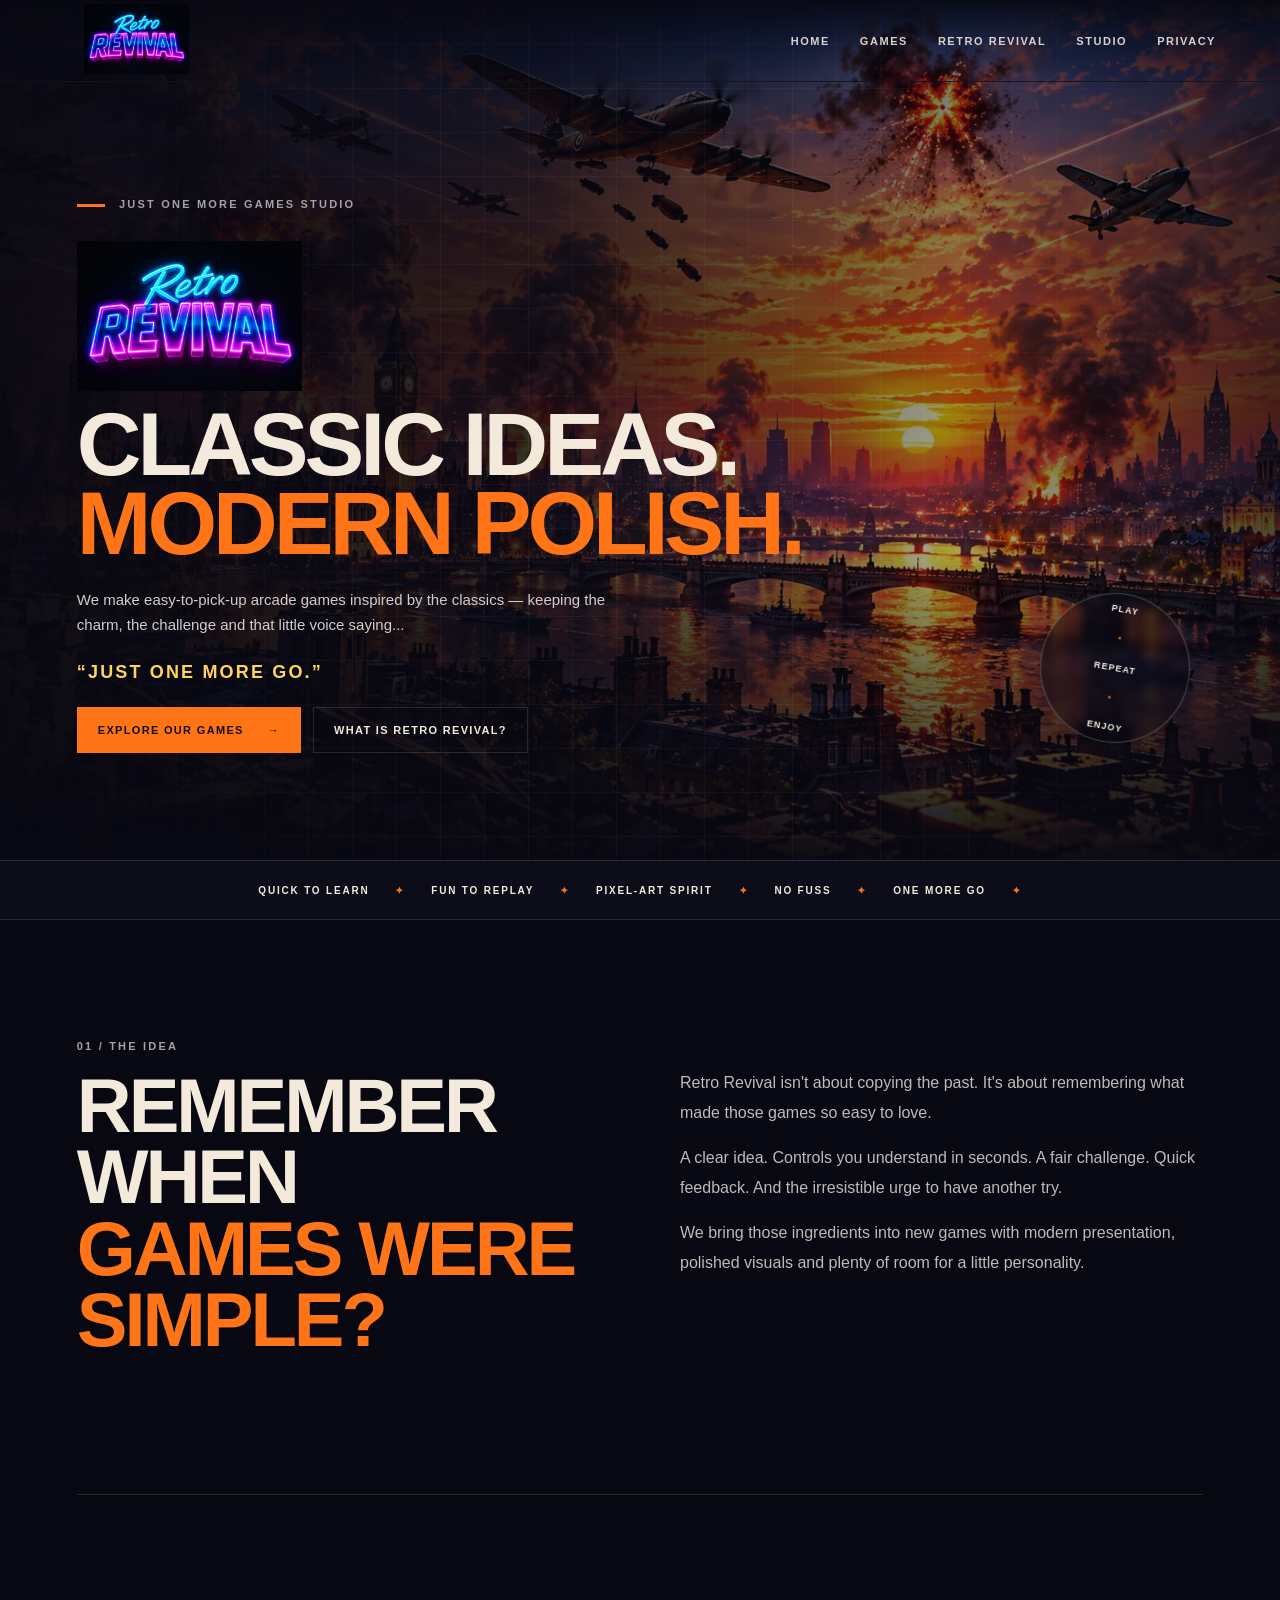
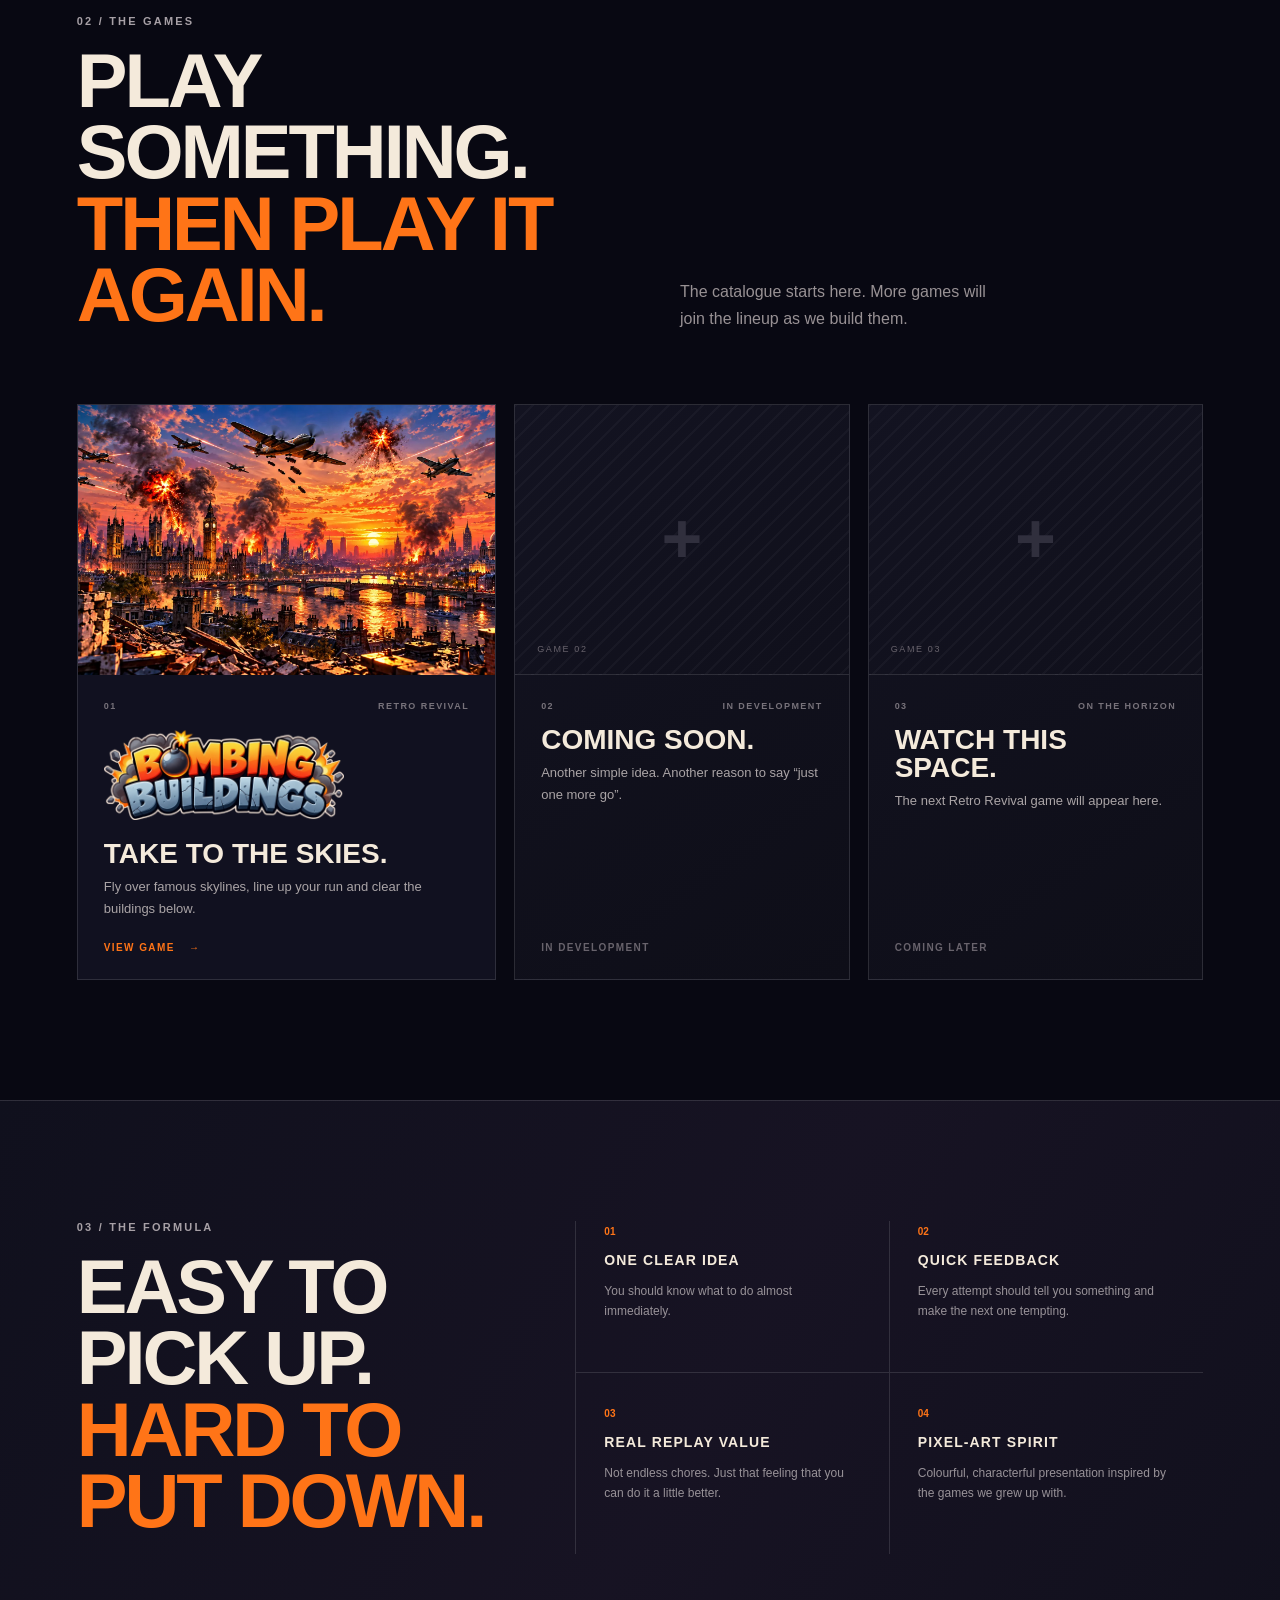
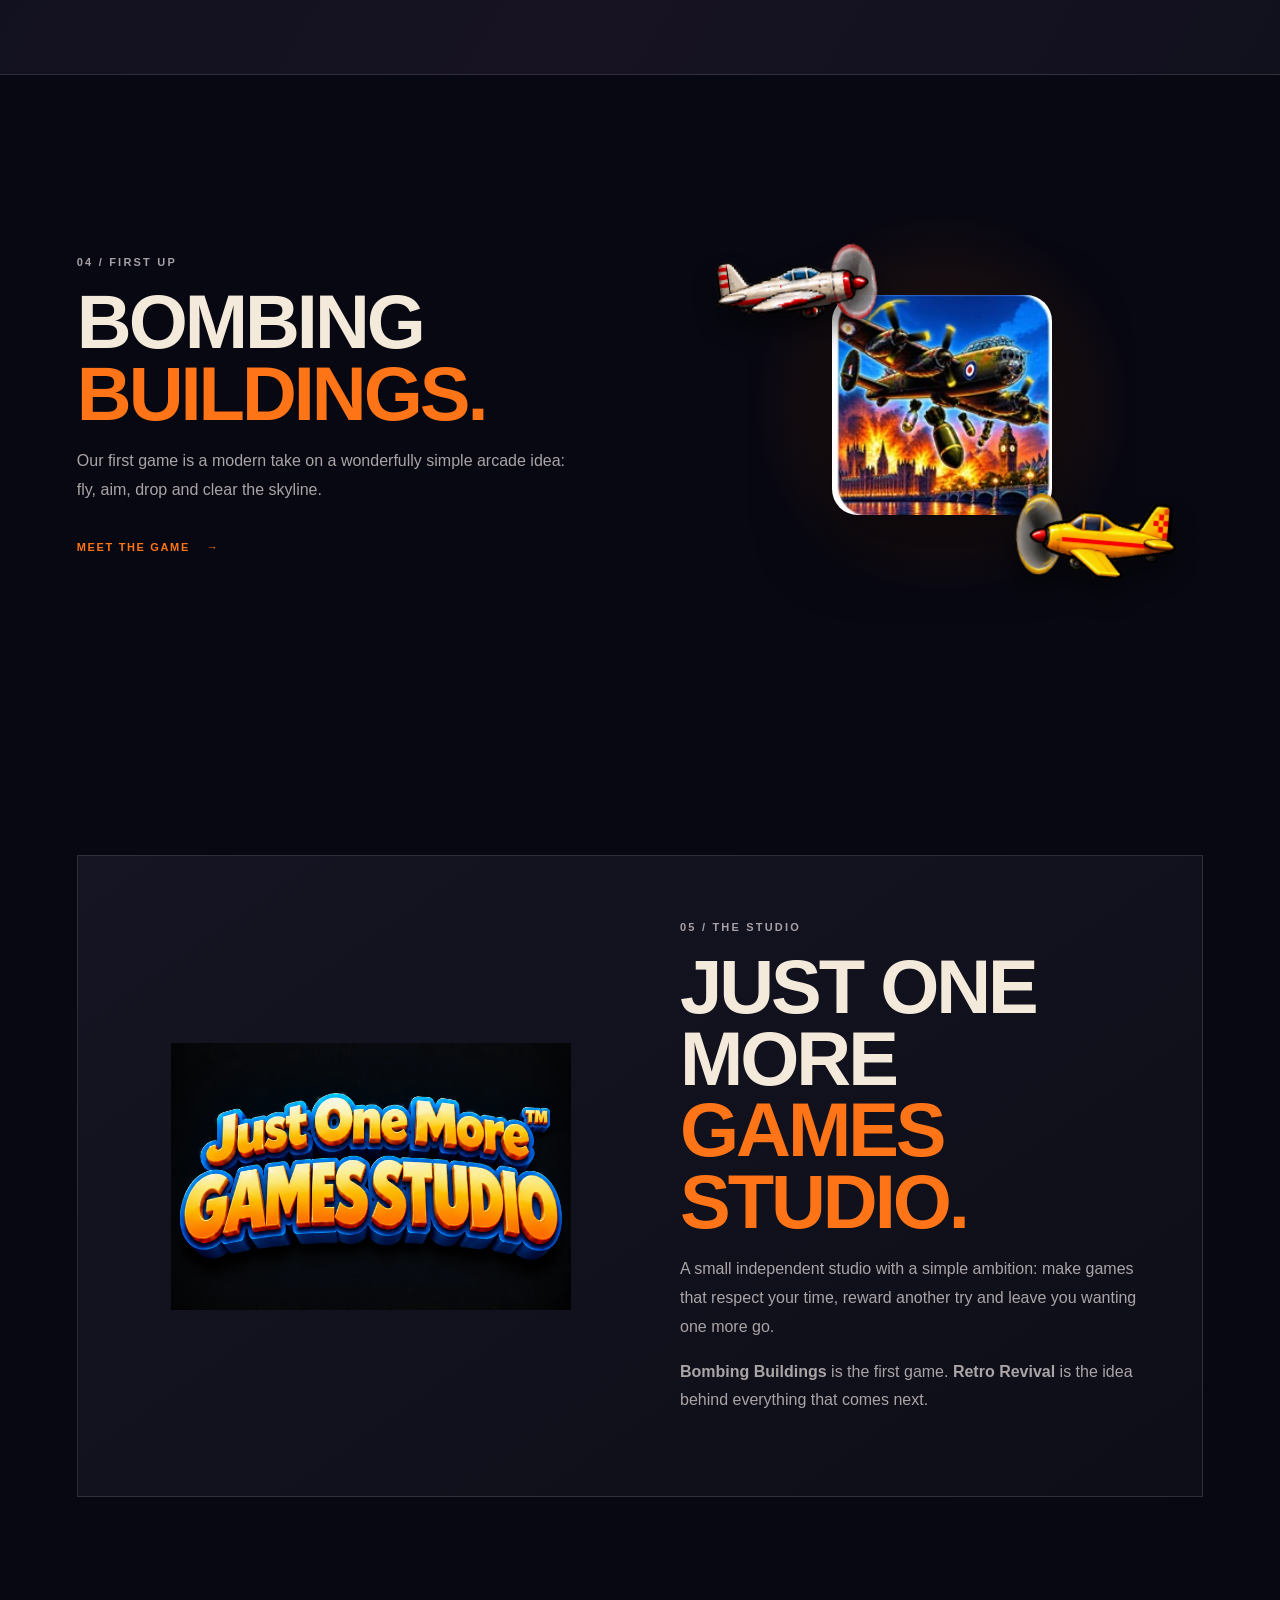
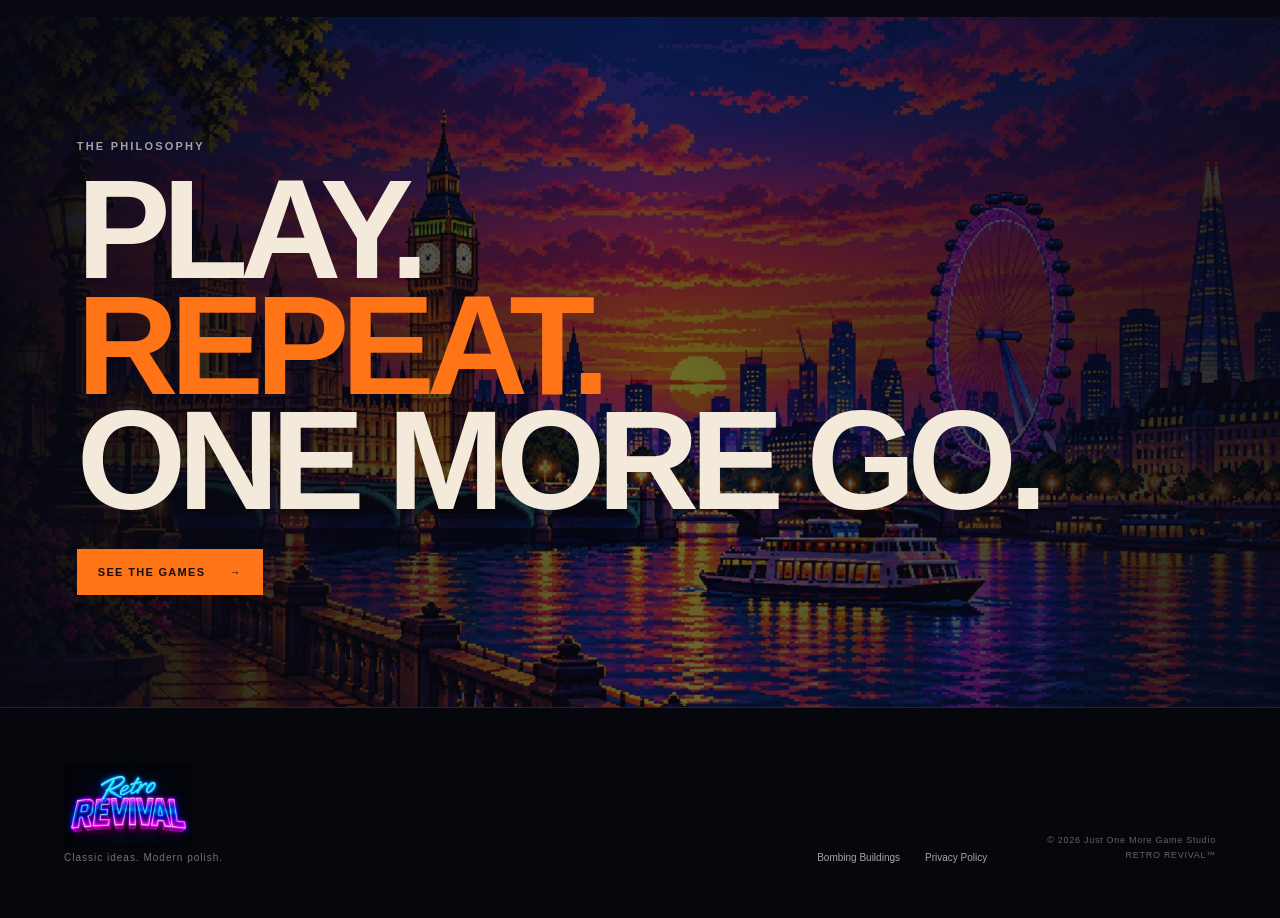
==== commit b9c56833: "Update index.html" ====
--- a/index.html
+++ b/index.html
@@ -10,7 +10,7 @@
 </head>
 <body>
   <header class="site-header">
-    <a class="brand" href="index.html" aria-label="Just One More Game Studio home">
+    <a class="brand" href="index.html" aria-label="Just One More Games Studio home">
       <img src="assets/retro_logo.webp" alt="Retro Revival">
     </a>
     <button class="menu-toggle" aria-expanded="false" aria-controls="site-nav">MENU</button>
@@ -29,7 +29,7 @@
       <div class="hero-overlay"></div>
       <div class="hero-grid" aria-hidden="true"></div>
       <div class="hero-content wrap">
-        <p class="kicker"><span></span> JUST ONE MORE GAME STUDIO</p>
+        <p class="kicker"><span></span> JUST ONE MORE GAMES STUDIO</p>
         <img class="hero-logo" src="assets/retro_logo.webp" alt="Retro Revival">
         <h1>CLASSIC IDEAS.<br><em>MODERN POLISH.</em></h1>
         <p class="hero-lede">We make easy-to-pick-up arcade games inspired by the classics — keeping the charm, the challenge and that little voice saying...</p>
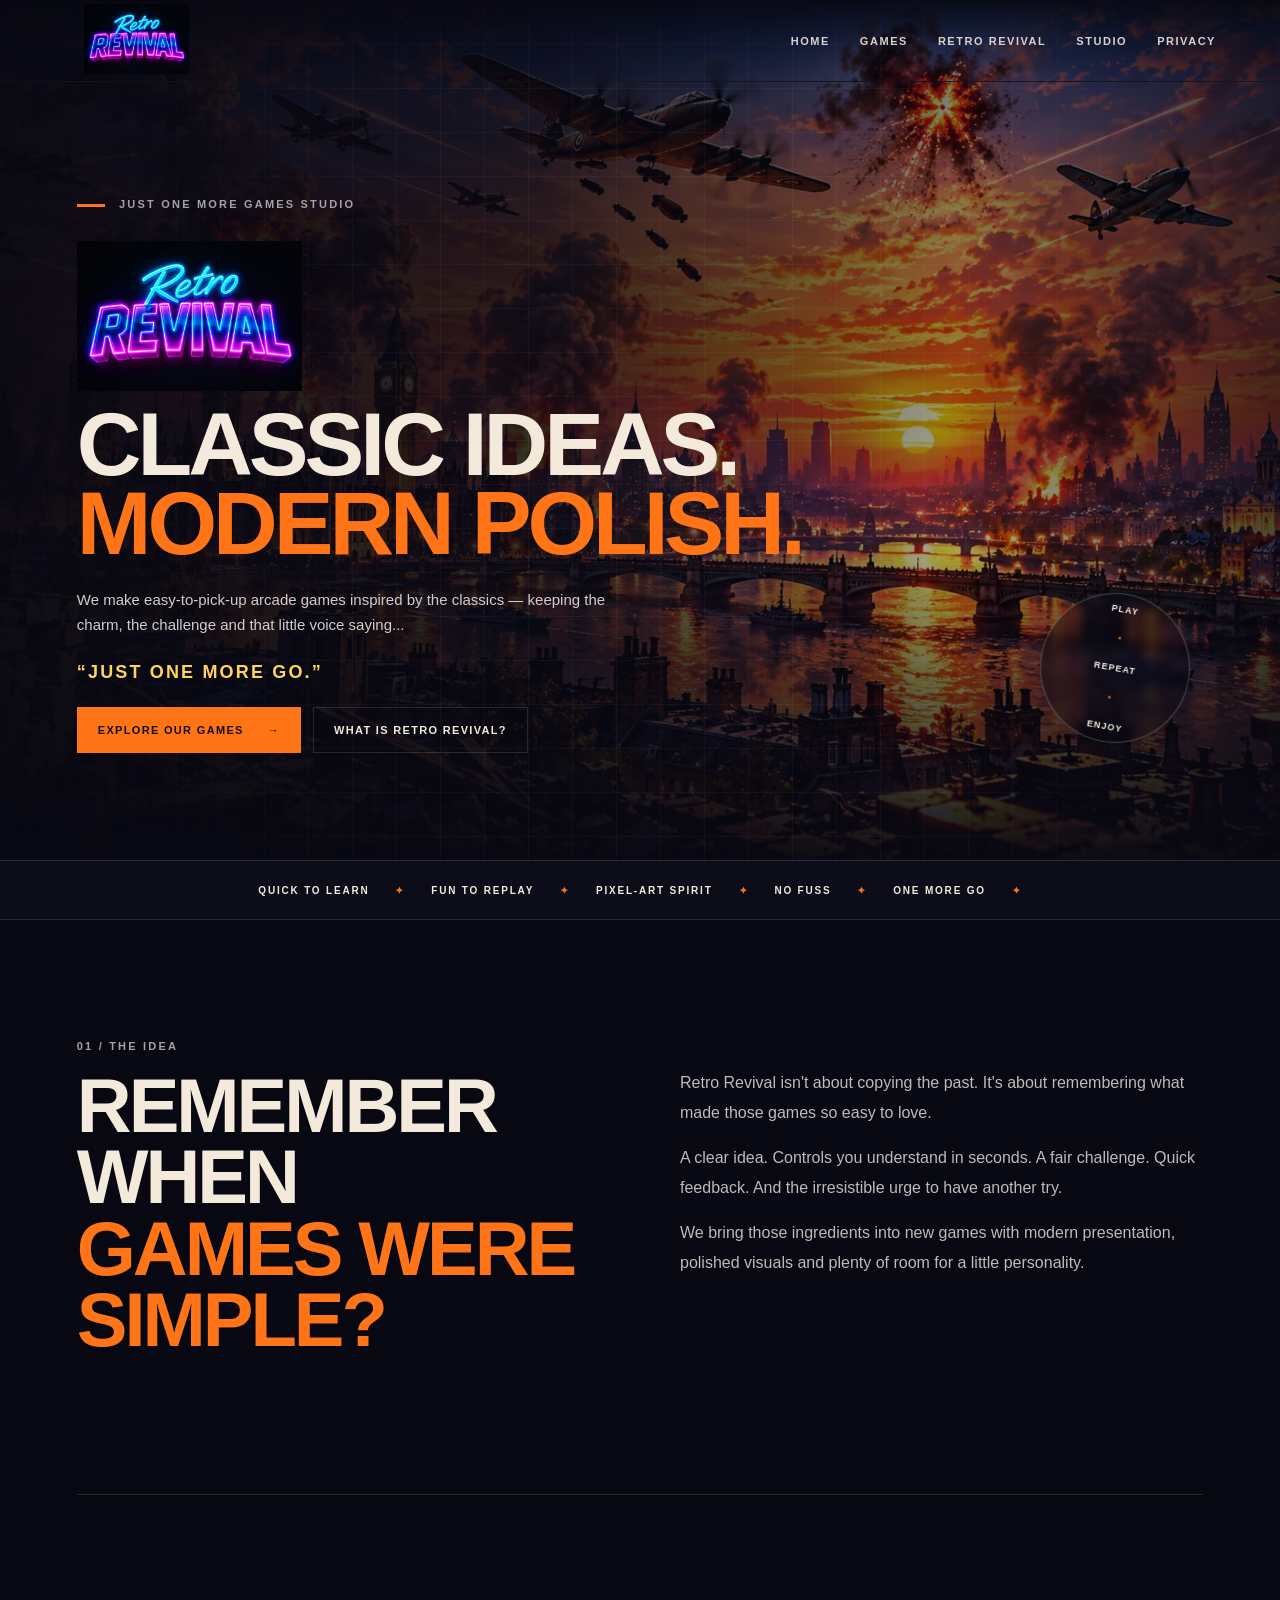
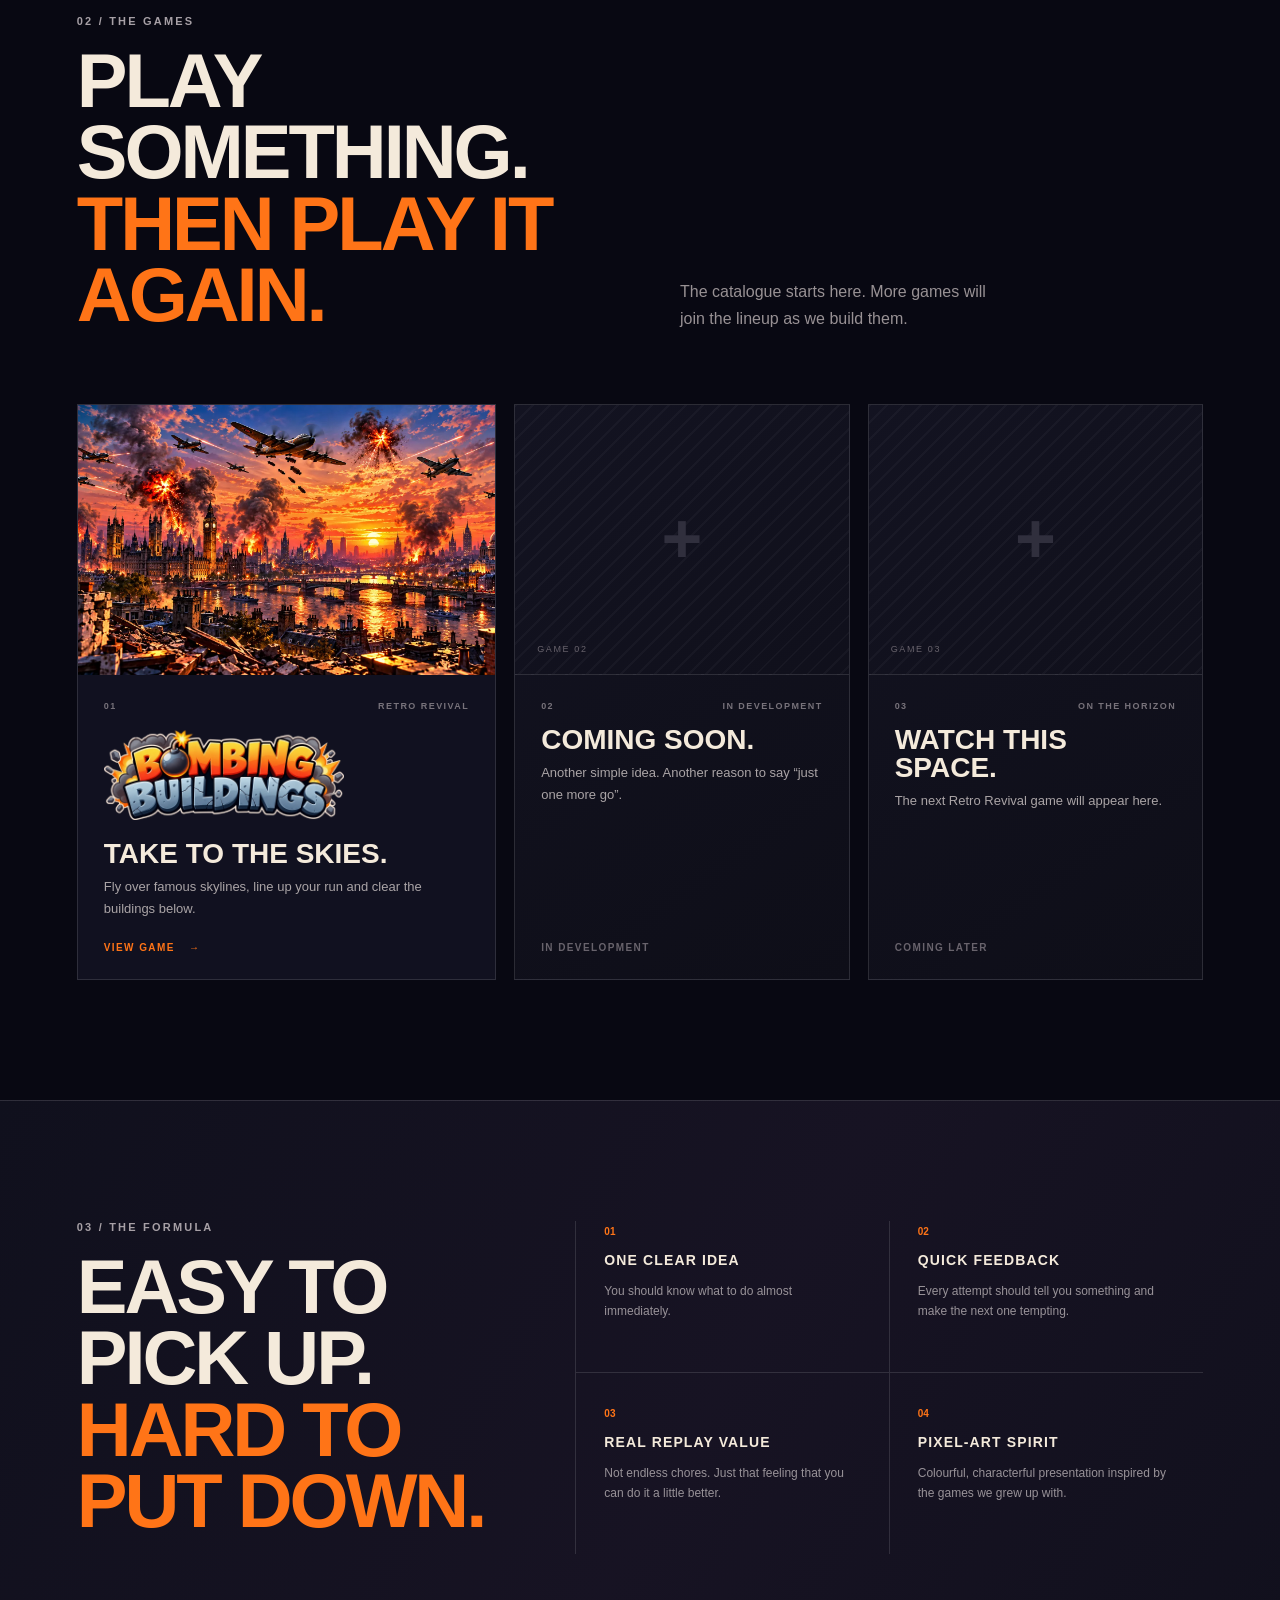
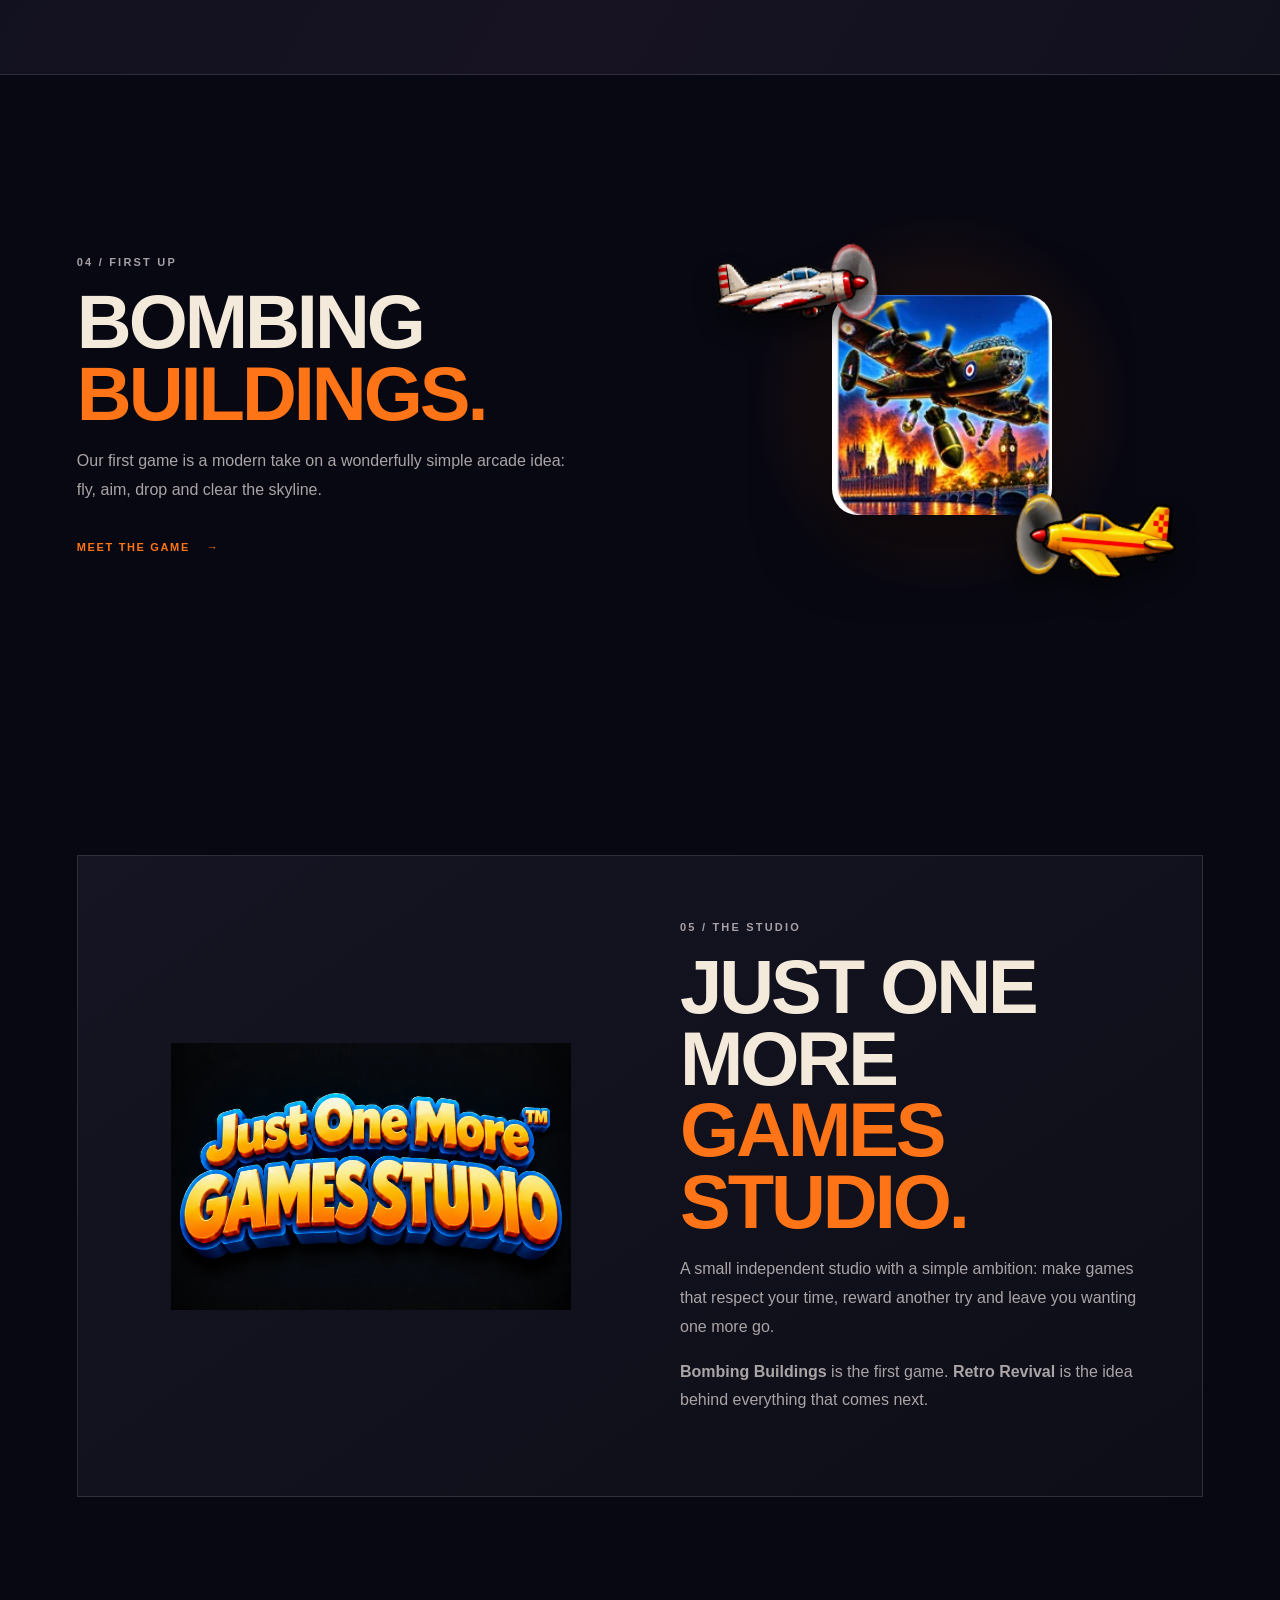
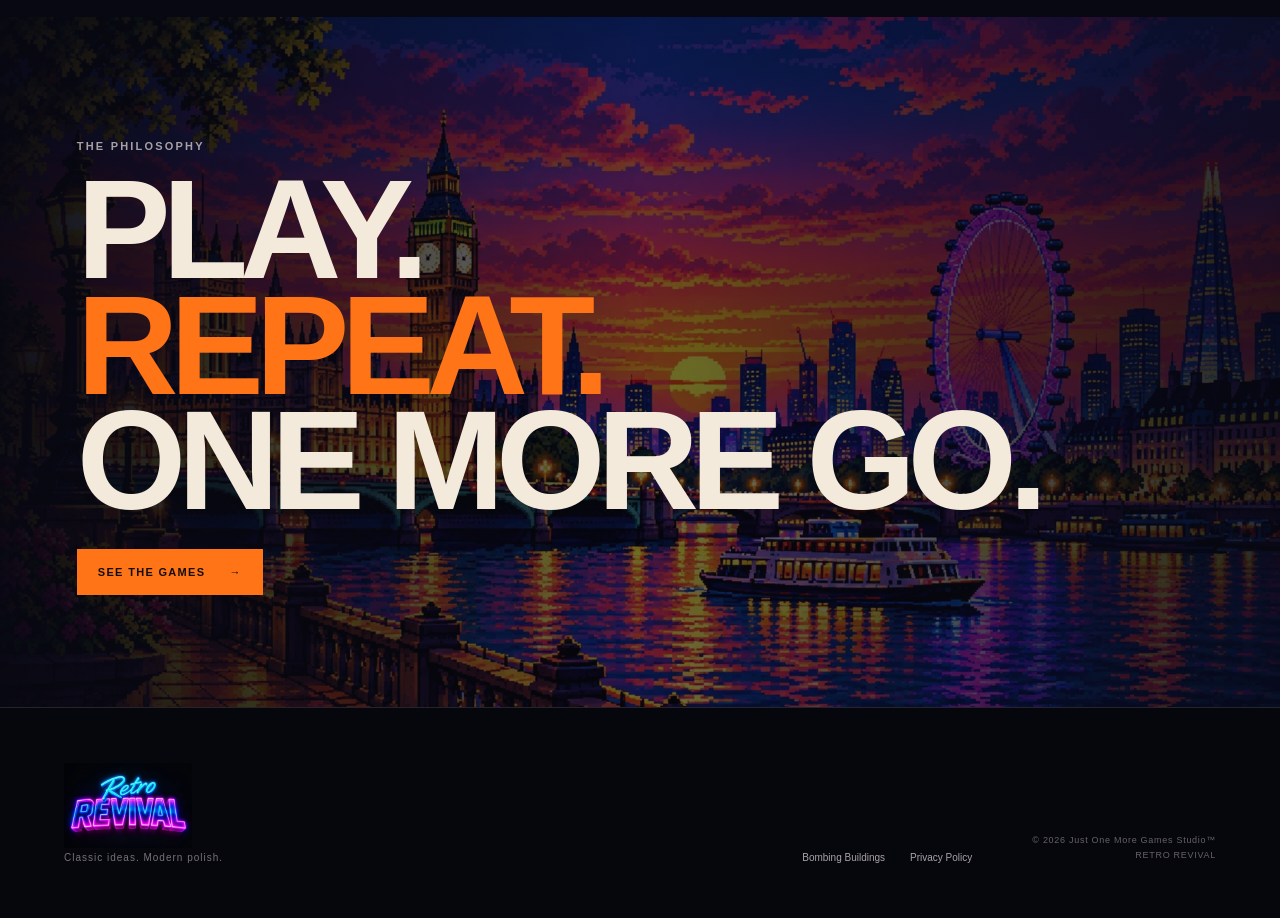
==== commit c106b9e4: "Update index.html" ====
--- a/index.html
+++ b/index.html
@@ -157,7 +157,7 @@
   <footer class="site-footer">
     <div><img src="assets/retro_logo.webp" alt="Retro Revival" class="footer-logo"><p>Classic ideas. Modern polish.</p></div>
     <nav><a href="games/bombing-buildings.html">Bombing Buildings</a><a href="privacy-policy.html">Privacy Policy</a></nav>
-    <div class="footer-right">© 2026 Just One More Game Studio<br>RETRO REVIVAL™</div>
+    <div class="footer-right">© 2026 Just One More Games Studio™<br>RETRO REVIVAL</div>
   </footer>
   <script src="script.js"></script>
 </body>
